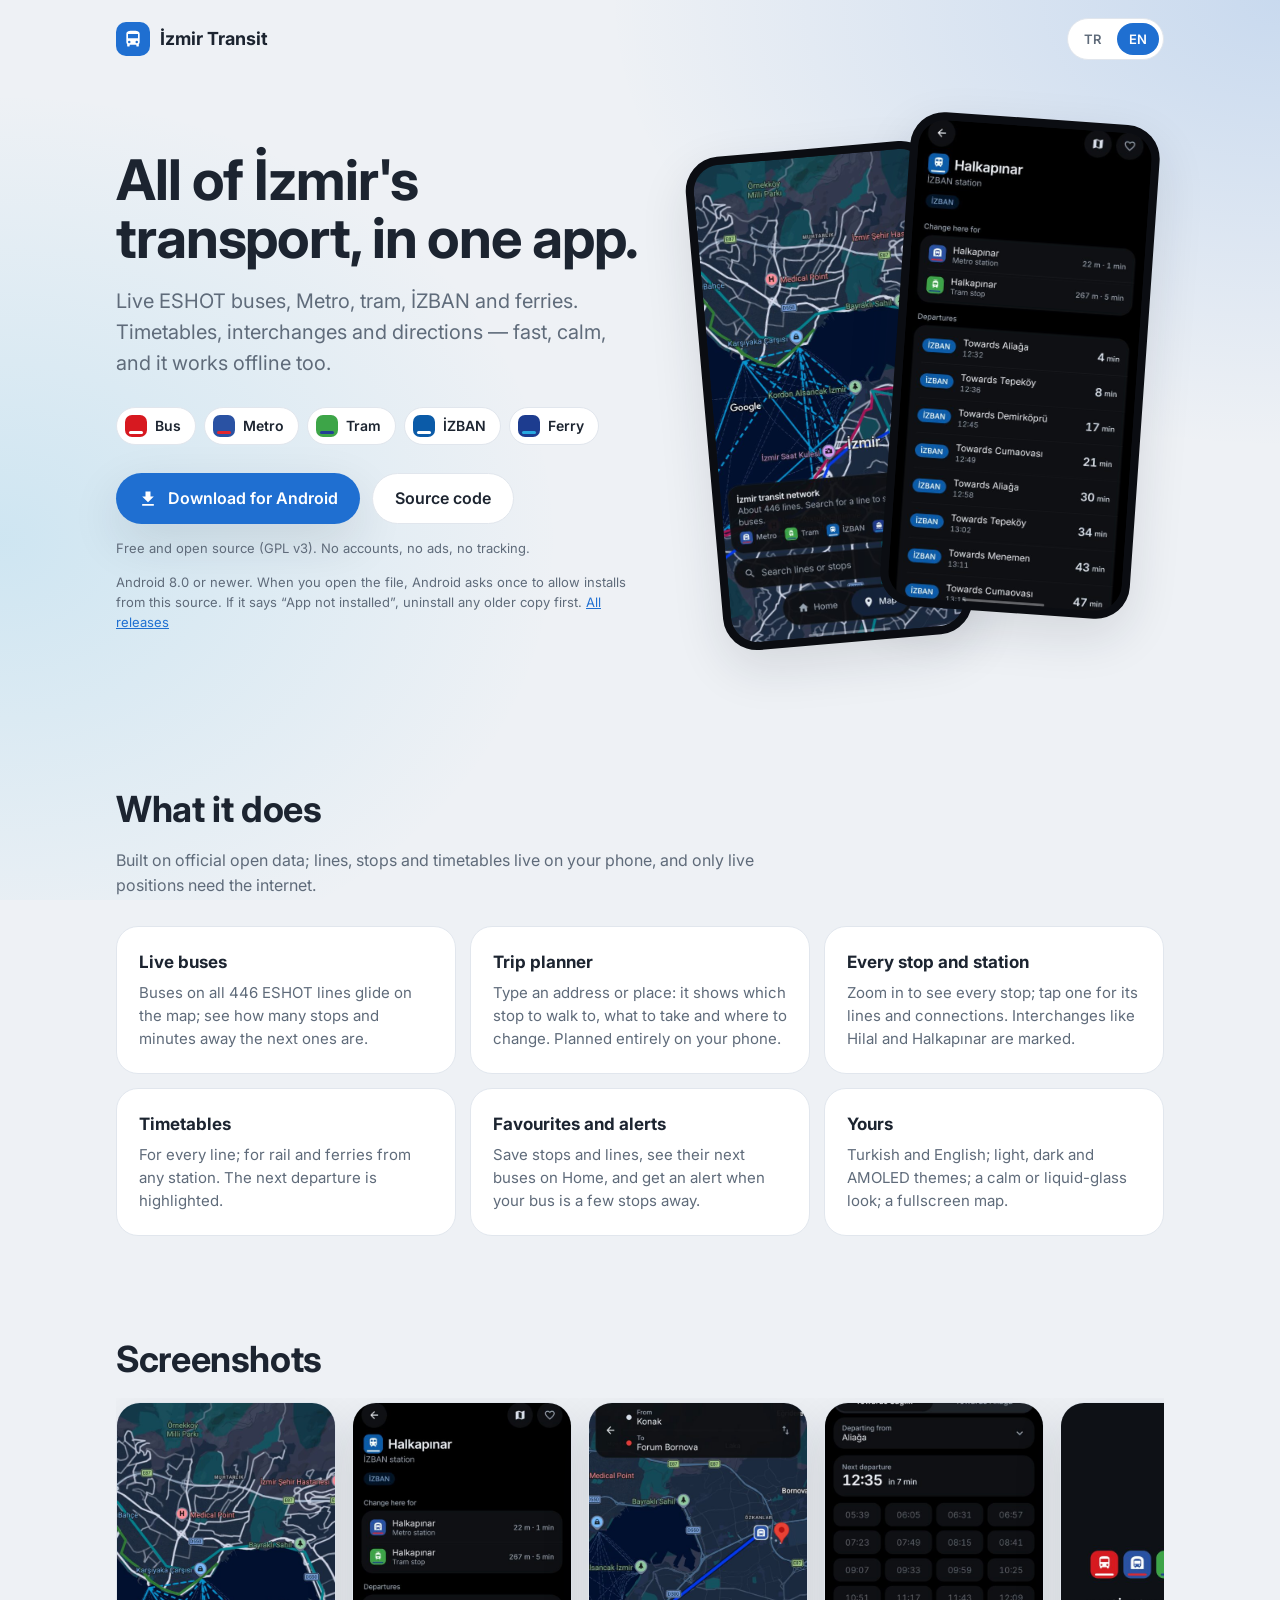
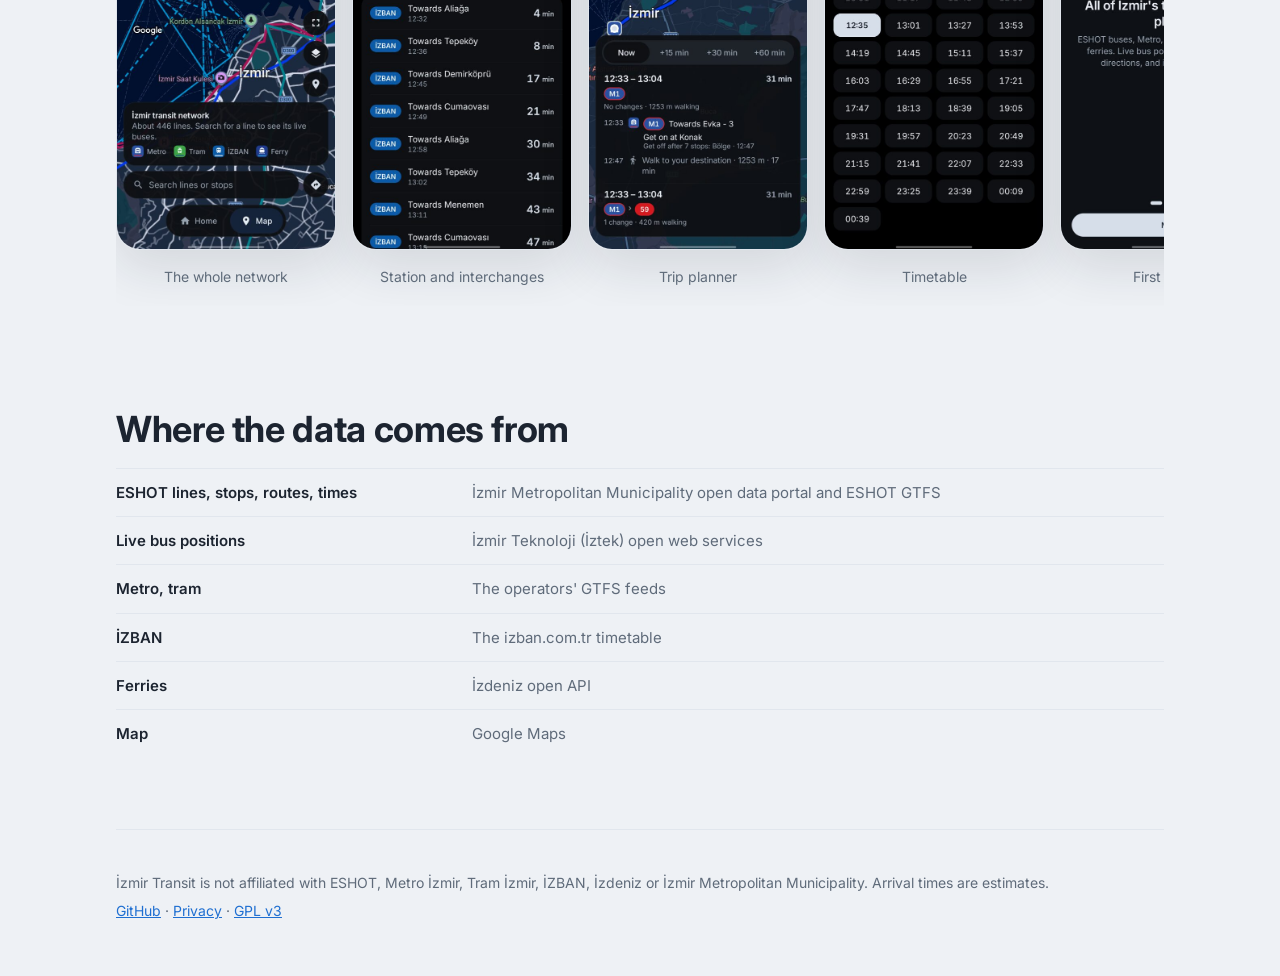
==== docs/index.html @ f139fd8d "Site download button fetches the latest APK directly; install note Co-Authored-By: Claude Opus 5.5 <" ====
<!doctype html>
<html lang="tr">
<head>
<meta charset="utf-8">
<meta name="viewport" content="width=device-width, initial-scale=1">
<title>İzmir Transit</title>
<meta name="description" content="İzmir'in tüm toplu taşıması tek uygulamada: canlı ESHOT otobüsleri, Metro, tramvay, İZBAN ve vapur; sefer saatleri, aktarmalar ve yol tarifi.">
<meta property="og:title" content="İzmir Transit">
<meta property="og:description" content="Canlı otobüsler, metro, tramvay, İZBAN ve vapur — tek uygulamada, internet olmadan da.">
<meta property="og:image" content="https://aijeculate.github.io/izmir-transit/screenshots/map.jpg">
<link rel="preconnect" href="https://fonts.googleapis.com">
<link rel="preconnect" href="https://fonts.gstatic.com" crossorigin>
<link href="https://fonts.googleapis.com/css2?family=Inter:wght@400;500;600;700&display=swap" rel="stylesheet">
<style>
  :root {
    --canvas: #eef1f5;
    --panel: #ffffff;
    --text: #1c2430;
    --text-2: #5f6b7a;
    --hairline: #e1e6ed;
    --accent: #1f6fd1;
    --on-accent: #ffffff;
    --glow-a: rgba(31, 111, 209, 0.18);
    --glow-b: rgba(41, 169, 224, 0.16);
    --shadow: 0 18px 50px rgba(28, 36, 48, 0.12);
  }
  @media (prefers-color-scheme: dark) {
    :root:not([data-theme="light"]) {
      --canvas: #05070d;
      --panel: rgba(255, 255, 255, 0.06);
      --text: #e8edf3;
      --text-2: #97a2b0;
      --hairline: rgba(255, 255, 255, 0.12);
      --accent: #7db0ff;
      --on-accent: #0b1a2e;
      --glow-a: rgba(28, 79, 168, 0.55);
      --glow-b: rgba(75, 54, 184, 0.25);
      --shadow: 0 18px 50px rgba(0, 0, 0, 0.5);
    }
  }
  :root[data-theme="dark"] {
    --canvas: #05070d;
    --panel: rgba(255, 255, 255, 0.06);
    --text: #e8edf3;
    --text-2: #97a2b0;
    --hairline: rgba(255, 255, 255, 0.12);
    --accent: #7db0ff;
    --on-accent: #0b1a2e;
    --glow-a: rgba(28, 79, 168, 0.55);
    --glow-b: rgba(75, 54, 184, 0.25);
    --shadow: 0 18px 50px rgba(0, 0, 0, 0.5);
  }

  * { box-sizing: border-box; }
  html { -webkit-text-size-adjust: 100%; }
  body {
    margin: 0;
    font-family: Inter, system-ui, -apple-system, "Segoe UI", sans-serif;
    color: var(--text);
    background: var(--canvas);
    background-image:
      radial-gradient(60rem 40rem at 100% 0%, var(--glow-a), transparent 70%),
      radial-gradient(50rem 40rem at 0% 60%, var(--glow-b), transparent 70%);
    background-attachment: fixed;
    line-height: 1.55;
  }
  a { color: var(--accent); }
  .wrap { max-width: 1080px; margin: 0 auto; padding: 0 16px; }

  header.top { display: flex; align-items: center; justify-content: space-between; padding: 18px 0; }
  .brand { display: flex; align-items: center; gap: 10px; font-weight: 700; font-size: 18px; color: var(--text); text-decoration: none; }
  .brand-mark { width: 34px; height: 34px; border-radius: 10px; background: #1f6fd1; display: grid; place-items: center; }
  .lang { display: flex; gap: 4px; padding: 4px; border-radius: 999px; border: 1px solid var(--hairline); background: var(--panel); }
  .lang button { border: 0; background: transparent; color: var(--text-2); font: inherit; font-size: 13px; font-weight: 600; padding: 6px 12px; border-radius: 999px; cursor: pointer; }
  .lang button[aria-pressed="true"] { background: var(--accent); color: var(--on-accent); }

  .hero { display: grid; grid-template-columns: 1.05fr 0.95fr; gap: 40px; align-items: center; padding: 40px 0 56px; }
  h1 { font-size: clamp(34px, 6vw, 56px); line-height: 1.05; letter-spacing: -0.02em; margin: 0 0 18px; }
  .lead { font-size: clamp(17px, 2.2vw, 20px); color: var(--text-2); margin: 0 0 28px; max-width: 34em; }
  .modes { display: flex; flex-wrap: wrap; gap: 8px; margin: 0 0 28px; padding: 0; list-style: none; }
  .mode { display: inline-flex; align-items: center; gap: 8px; padding: 7px 14px 7px 8px; border-radius: 999px; background: var(--panel); border: 1px solid var(--hairline); font-weight: 600; font-size: 14px; }
  .tile { width: 22px; height: 22px; border-radius: 7px; position: relative; overflow: hidden; flex: none; }
  .tile::after { content: ""; position: absolute; left: 4px; right: 4px; bottom: 3px; height: 3px; border-radius: 3px; background: var(--stripe); }
  .bus   { background: #d71920; --stripe: #ffffff; }
  .metro { background: #2a52a3; --stripe: #e3262e; }
  .tram  { background: #3da548; --stripe: #233f95; }
  .izban { background: #0b5ba8; --stripe: #ffffff; }
  .ferry { background: #1d3c8f; --stripe: #29a9e0; }

  .ctas { display: flex; flex-wrap: wrap; gap: 12px; }
  .btn { display: inline-flex; align-items: center; gap: 10px; min-height: 48px; padding: 12px 22px; border-radius: 999px; font-weight: 600; text-decoration: none; }
  .btn.primary { background: var(--accent); color: var(--on-accent); box-shadow: var(--shadow); }
  .btn.ghost { border: 1px solid var(--hairline); color: var(--text); background: var(--panel); }
  .note { font-size: 13px; color: var(--text-2); margin-top: 14px; }

  .phones { position: relative; height: 560px; }
  .phone { position: absolute; width: 250px; border-radius: 34px; padding: 8px; background: #0b0d12; box-shadow: var(--shadow); }
  .phone img { display: block; width: 100%; border-radius: 27px; }
  .phone.a { left: 4%; top: 30px; transform: rotate(-5deg); }
  .phone.b { right: 4%; top: 0; transform: rotate(4deg); }

  section { padding: 48px 0; }
  h2 { font-size: clamp(26px, 4vw, 36px); letter-spacing: -0.01em; margin: 0 0 10px; }
  .sub { color: var(--text-2); margin: 0 0 28px; max-width: 40em; }
  .grid { display: grid; grid-template-columns: repeat(3, 1fr); gap: 14px; }
  .card { background: var(--panel); border: 1px solid var(--hairline); border-radius: 22px; padding: 22px; backdrop-filter: blur(14px); -webkit-backdrop-filter: blur(14px); }
  .card h3 { margin: 0 0 6px; font-size: 17px; }
  .card p { margin: 0; color: var(--text-2); font-size: 15px; }

  .gallery { display: flex; gap: 16px; overflow-x: auto; padding: 4px 4px 18px; scroll-snap-type: x mandatory; }
  .gallery figure { margin: 0; flex: 0 0 220px; scroll-snap-align: start; }
  .gallery img { width: 100%; border-radius: 24px; border: 1px solid var(--hairline); box-shadow: var(--shadow); }
  .gallery figcaption { font-size: 14px; color: var(--text-2); margin-top: 10px; text-align: center; }

  table { width: 100%; border-collapse: collapse; font-size: 15px; }
  td { padding: 12px 0; border-top: 1px solid var(--hairline); vertical-align: top; }
  td:first-child { font-weight: 600; width: 34%; padding-right: 16px; }
  td:last-child { color: var(--text-2); }

  footer { padding: 36px 0 48px; color: var(--text-2); font-size: 14px; border-top: 1px solid var(--hairline); margin-top: 24px; }
  footer p { margin: 6px 0; }

  [data-lang="en"] .tr, [data-lang="tr"] .en { display: none; }

  @media (max-width: 860px) {
    .hero { grid-template-columns: 1fr; padding-top: 16px; }
    .phones { height: 460px; }
    .phone { width: 200px; }
    .grid { grid-template-columns: 1fr 1fr; }
  }
  @media (max-width: 560px) {
    .grid { grid-template-columns: 1fr; }
    .phones { height: 400px; }
    .phone { width: 170px; }
    .phone.a { left: 0; }
    .phone.b { right: 0; }
    td:first-child { width: 42%; }
  }
</style>
</head>
<body data-lang="tr">
<div class="wrap">
  <header class="top">
    <a class="brand" href="./">
      <span class="brand-mark" aria-hidden="true">
        <svg width="20" height="20" viewBox="0 0 24 24" fill="#fff"><path d="M4 16c0 .88.39 1.67 1 2.22V20a1 1 0 0 0 1 1h1a1 1 0 0 0 1-1v-1h8v1a1 1 0 0 0 1 1h1a1 1 0 0 0 1-1v-1.78c.61-.55 1-1.34 1-2.22V6c0-3.5-3.58-4-8-4s-8 .5-8 4v10zm3.5 1a1.5 1.5 0 1 1 0-3 1.5 1.5 0 0 1 0 3zm9 0a1.5 1.5 0 1 1 0-3 1.5 1.5 0 0 1 0 3zM18 11H6V6h12v5z"/></svg>
      </span>
      İzmir Transit
    </a>
    <div class="lang" role="group" aria-label="Language">
      <button type="button" data-set-lang="tr" aria-pressed="true">TR</button>
      <button type="button" data-set-lang="en" aria-pressed="false">EN</button>
    </div>
  </header>

  <main>
    <div class="hero">
      <div>
        <h1>
          <span class="tr">İzmir'in tüm ulaşımı, tek uygulamada.</span>
          <span class="en">All of İzmir's transport, in one app.</span>
        </h1>
        <p class="lead">
          <span class="tr">Canlı ESHOT otobüsleri, Metro, tramvay, İZBAN ve vapur. Sefer saatleri, aktarmalar ve yol tarifi — hızlı, sade ve internet olmadan da çalışır.</span>
          <span class="en">Live ESHOT buses, Metro, tram, İZBAN and ferries. Timetables, interchanges and directions — fast, calm, and it works offline too.</span>
        </p>
        <ul class="modes" aria-label="Modes">
          <li class="mode"><span class="tile bus"></span><span class="tr">Otobüs</span><span class="en">Bus</span></li>
          <li class="mode"><span class="tile metro"></span>Metro</li>
          <li class="mode"><span class="tile tram"></span><span class="tr">Tramvay</span><span class="en">Tram</span></li>
          <li class="mode"><span class="tile izban"></span>İZBAN</li>
          <li class="mode"><span class="tile ferry"></span><span class="tr">Vapur</span><span class="en">Ferry</span></li>
        </ul>
        <div class="ctas">
          <a class="btn primary" href="https://github.com/aijeculate/izmir-transit/releases/latest/download/izmir-transit.apk" download>
            <svg width="20" height="20" viewBox="0 0 24 24" fill="currentColor" aria-hidden="true"><path d="M5 20h14v-2H5v2zM19 9h-4V3H9v6H5l7 7 7-7z"/></svg>
            <span class="tr">Android için indir</span><span class="en">Download for Android</span>
          </a>
          <a class="btn ghost" href="https://github.com/aijeculate/izmir-transit">
            <span class="tr">Kaynak kodu</span><span class="en">Source code</span>
          </a>
        </div>
        <p class="note">
          <span class="tr">Ücretsiz ve açık kaynak (GPL v3). Hesap, reklam ya da takip yok.</span>
          <span class="en">Free and open source (GPL v3). No accounts, no ads, no tracking.</span>
        </p>
        <p class="note">
          <span class="tr">Android 8.0 ve üzeri. Dosyayı açınca Android bir kez bilinmeyen kaynaklardan yüklemeye izin ister. “Uygulama yüklenmedi” hatası alırsan önce eski sürümü kaldır. <a href="https://github.com/aijeculate/izmir-transit/releases">Tüm sürümler</a></span>
          <span class="en">Android 8.0 or newer. When you open the file, Android asks once to allow installs from this source. If it says “App not installed”, uninstall any older copy first. <a href="https://github.com/aijeculate/izmir-transit/releases">All releases</a></span>
        </p>
      </div>
      <div class="phones" aria-hidden="true">
        <div class="phone a"><img src="screenshots/map.jpg" alt=""></div>
        <div class="phone b"><img src="screenshots/stop.jpg" alt=""></div>
      </div>
    </div>

    <section>
      <h2><span class="tr">Neler yapabilirsin</span><span class="en">What it does</span></h2>
      <p class="sub">
        <span class="tr">Resmî açık verilerle yapıldı; hat, durak ve sefer saatleri telefonunda durur, sadece canlı konumlar internet ister.</span>
        <span class="en">Built on official open data; lines, stops and timetables live on your phone, and only live positions need the internet.</span>
      </p>
      <div class="grid">
        <div class="card">
          <h3><span class="tr">Canlı otobüsler</span><span class="en">Live buses</span></h3>
          <p><span class="tr">446 ESHOT hattında otobüsler haritada akıcı ilerler; yaklaşan otobüslerin kaç durak ve kaç dakika uzakta olduğunu gör.</span><span class="en">Buses on all 446 ESHOT lines glide on the map; see how many stops and minutes away the next ones are.</span></p>
        </div>
        <div class="card">
          <h3><span class="tr">Yol tarifi</span><span class="en">Trip planner</span></h3>
          <p><span class="tr">Adresi ya da yeri yaz: hangi durağa yürüyeceğini, neye bineceğini ve nerede aktarma yapacağını gösterir. Hesaplama tamamen telefonda.</span><span class="en">Type an address or place: it shows which stop to walk to, what to take and where to change. Planned entirely on your phone.</span></p>
        </div>
        <div class="card">
          <h3><span class="tr">Her durak, her istasyon</span><span class="en">Every stop and station</span></h3>
          <p><span class="tr">Yakınlaştır, tüm duraklar görünsün; birine dokun, hatlarını ve aktarmalarını gör. Hilal ve Halkapınar gibi aktarma noktaları işaretli.</span><span class="en">Zoom in to see every stop; tap one for its lines and connections. Interchanges like Hilal and Halkapınar are marked.</span></p>
        </div>
        <div class="card">
          <h3><span class="tr">Sefer saatleri</span><span class="en">Timetables</span></h3>
          <p><span class="tr">Her hat için; metro, tramvay, İZBAN ve vapurda istediğin istasyondan. Sıradaki sefer vurgulu.</span><span class="en">For every line; for rail and ferries from any station. The next departure is highlighted.</span></p>
        </div>
        <div class="card">
          <h3><span class="tr">Favoriler ve uyarılar</span><span class="en">Favourites and alerts</span></h3>
          <p><span class="tr">Durak ve hatlarını kaydet, ana ekranda yaklaşan otobüsleri gör; otobüsün birkaç durak kalınca haber ver.</span><span class="en">Save stops and lines, see their next buses on Home, and get an alert when your bus is a few stops away.</span></p>
        </div>
        <div class="card">
          <h3><span class="tr">Sana göre</span><span class="en">Yours</span></h3>
          <p><span class="tr">Türkçe ve İngilizce; açık, koyu ve AMOLED tema; sakin ya da sıvı cam görünüm; tam ekran harita.</span><span class="en">Turkish and English; light, dark and AMOLED themes; a calm or liquid-glass look; a fullscreen map.</span></p>
        </div>
      </div>
    </section>

    <section>
      <h2><span class="tr">Ekran görüntüleri</span><span class="en">Screenshots</span></h2>
      <div class="gallery">
        <figure><img src="screenshots/map.jpg" alt="" loading="lazy"><figcaption><span class="tr">Tüm İzmir ağı</span><span class="en">The whole network</span></figcaption></figure>
        <figure><img src="screenshots/stop.jpg" alt="" loading="lazy"><figcaption><span class="tr">İstasyon ve aktarmalar</span><span class="en">Station and interchanges</span></figcaption></figure>
        <figure><img src="screenshots/planner.jpg" alt="" loading="lazy"><figcaption><span class="tr">Yol tarifi</span><span class="en">Trip planner</span></figcaption></figure>
        <figure><img src="screenshots/timetable.jpg" alt="" loading="lazy"><figcaption><span class="tr">Sefer saatleri</span><span class="en">Timetable</span></figcaption></figure>
        <figure><img src="screenshots/welcome.jpg" alt="" loading="lazy"><figcaption><span class="tr">İlk açılış</span><span class="en">First launch</span></figcaption></figure>
      </div>
    </section>

    <section>
      <h2><span class="tr">Veriler nereden geliyor</span><span class="en">Where the data comes from</span></h2>
      <table>
        <tr><td><span class="tr">ESHOT hat, durak, güzergâh ve saatler</span><span class="en">ESHOT lines, stops, routes, times</span></td><td><span class="tr">İzmir Büyükşehir Belediyesi açık veri portalı ve ESHOT GTFS</span><span class="en">İzmir Metropolitan Municipality open data portal and ESHOT GTFS</span></td></tr>
        <tr><td><span class="tr">Canlı otobüs konumları</span><span class="en">Live bus positions</span></td><td><span class="tr">İzmir Teknoloji (İztek) açık web servisleri</span><span class="en">İzmir Teknoloji (İztek) open web services</span></td></tr>
        <tr><td>Metro, <span class="tr">tramvay</span><span class="en">tram</span></td><td><span class="tr">İşletmelerin GTFS yayınları</span><span class="en">The operators' GTFS feeds</span></td></tr>
        <tr><td>İZBAN</td><td><span class="tr">izban.com.tr sefer saatleri</span><span class="en">The izban.com.tr timetable</span></td></tr>
        <tr><td><span class="tr">Vapur</span><span class="en">Ferries</span></td><td><span class="tr">İzdeniz açık API</span><span class="en">İzdeniz open API</span></td></tr>
        <tr><td><span class="tr">Harita</span><span class="en">Map</span></td><td>Google Maps</td></tr>
      </table>
    </section>
  </main>

  <footer>
    <p>
      <span class="tr">İzmir Transit; ESHOT, Metro İzmir, Tram İzmir, İZBAN, İzdeniz ve İzmir Büyükşehir Belediyesi ile bağlantılı değildir. Varış süreleri tahminidir.</span>
      <span class="en">İzmir Transit is not affiliated with ESHOT, Metro İzmir, Tram İzmir, İZBAN, İzdeniz or İzmir Metropolitan Municipality. Arrival times are estimates.</span>
    </p>
    <p>
      <a href="https://github.com/aijeculate/izmir-transit">GitHub</a> ·
      <a href="privacy.html"><span class="tr">Gizlilik</span><span class="en">Privacy</span></a> ·
      <a href="https://github.com/aijeculate/izmir-transit/blob/main/LICENSE">GPL v3</a>
    </p>
  </footer>
</div>
<script>
  (function () {
    var body = document.body;
    function set(lang) {
      body.setAttribute('data-lang', lang);
      document.documentElement.lang = lang;
      document.querySelectorAll('[data-set-lang]').forEach(function (b) {
        b.setAttribute('aria-pressed', String(b.getAttribute('data-set-lang') === lang));
      });
      try { localStorage.setItem('lang', lang); } catch (e) {}
    }
    var saved = null;
    try { saved = localStorage.getItem('lang'); } catch (e) {}
    set(saved || ((navigator.language || 'tr').toLowerCase().indexOf('tr') === 0 ? 'tr' : 'en'));
    document.querySelectorAll('[data-set-lang]').forEach(function (b) {
      b.addEventListener('click', function () { set(b.getAttribute('data-set-lang')); });
    });
  })();
</script>
</body>
</html>
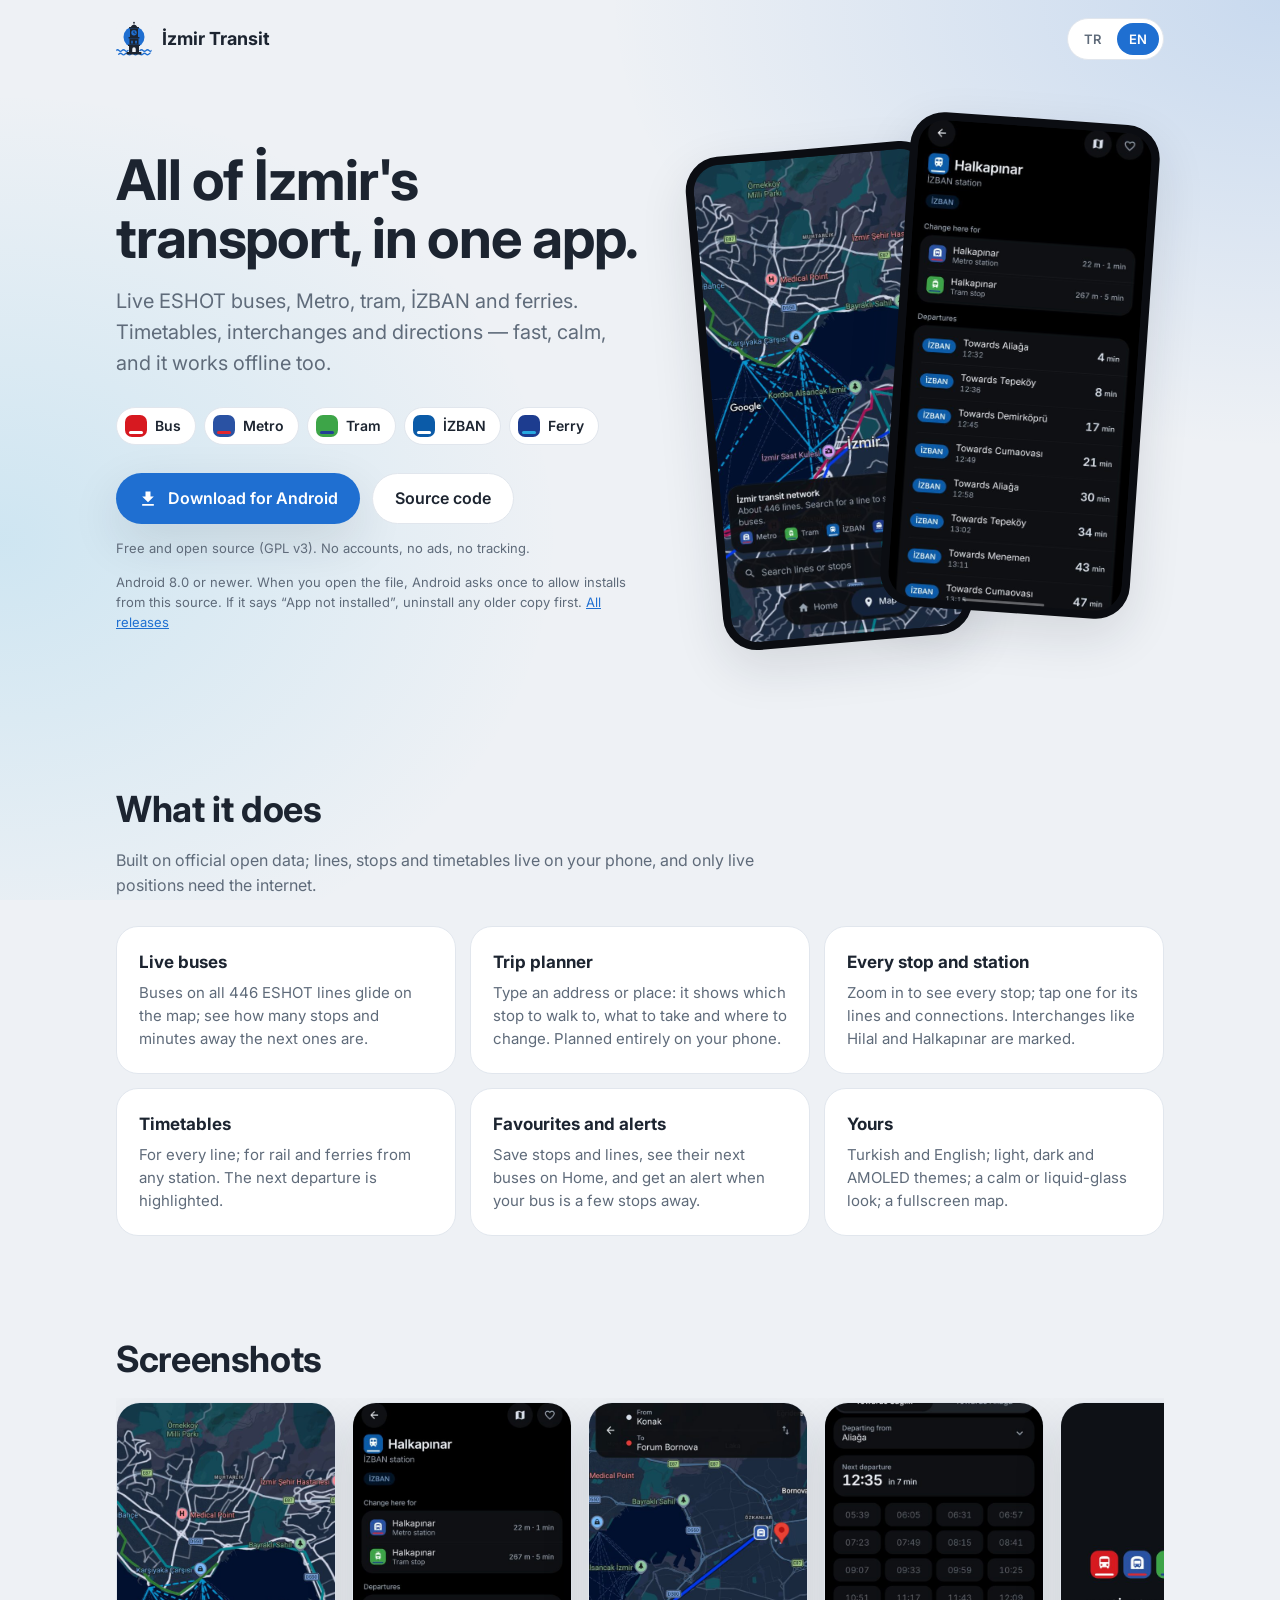
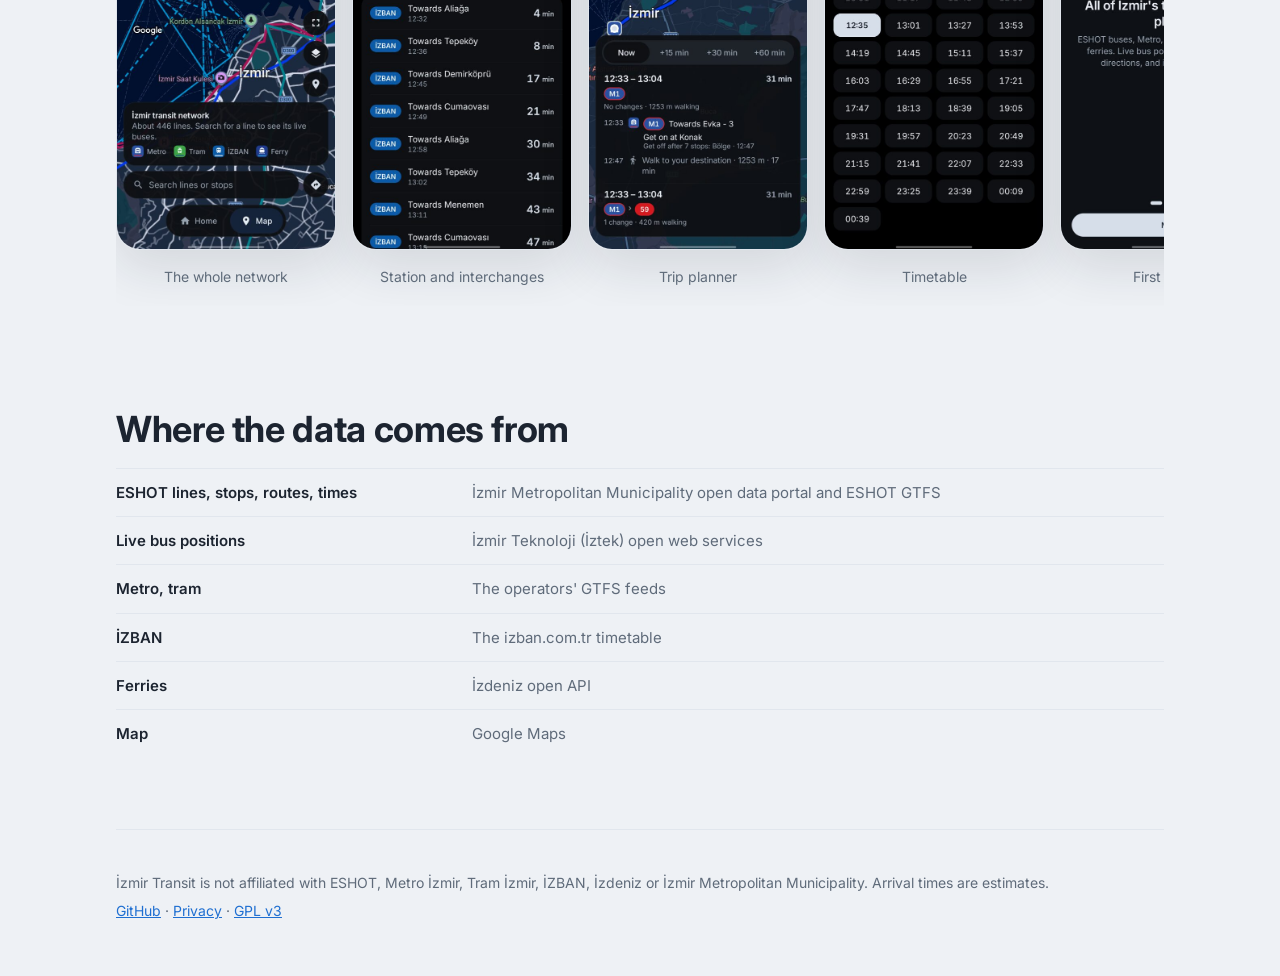
==== commit 3f2833d0: "Clock-tower icon (light/dark), favourites edit mode, update checker - New adaptive icon from the use" ====
--- a/docs/index.html
+++ b/docs/index.html
@@ -8,6 +8,10 @@
 <meta property="og:title" content="İzmir Transit">
 <meta property="og:description" content="Canlı otobüsler, metro, tramvay, İZBAN ve vapur — tek uygulamada, internet olmadan da.">
 <meta property="og:image" content="https://aijeculate.github.io/izmir-transit/screenshots/map.jpg">
+<link rel="icon" href="icons/icon-light.svg" type="image/svg+xml" media="(prefers-color-scheme: light)">
+<link rel="icon" href="icons/icon-dark.svg" type="image/svg+xml" media="(prefers-color-scheme: dark)">
+<link rel="icon" href="icons/icon-light-512.png" type="image/png">
+<link rel="apple-touch-icon" href="icons/icon-light-512.png">
 <link rel="preconnect" href="https://fonts.googleapis.com">
 <link rel="preconnect" href="https://fonts.gstatic.com" crossorigin>
 <link href="https://fonts.googleapis.com/css2?family=Inter:wght@400;500;600;700&display=swap" rel="stylesheet">
@@ -69,7 +73,8 @@
 
   header.top { display: flex; align-items: center; justify-content: space-between; padding: 18px 0; }
   .brand { display: flex; align-items: center; gap: 10px; font-weight: 700; font-size: 18px; color: var(--text); text-decoration: none; }
-  .brand-mark { width: 34px; height: 34px; border-radius: 10px; background: #1f6fd1; display: grid; place-items: center; }
+  .brand-mark { width: 36px; height: 36px; display: block; }
+  .brand-mark img { width: 100%; height: 100%; display: block; }
   .lang { display: flex; gap: 4px; padding: 4px; border-radius: 999px; border: 1px solid var(--hairline); background: var(--panel); }
   .lang button { border: 0; background: transparent; color: var(--text-2); font: inherit; font-size: 13px; font-weight: 600; padding: 6px 12px; border-radius: 999px; cursor: pointer; }
   .lang button[aria-pressed="true"] { background: var(--accent); color: var(--on-accent); }
@@ -142,9 +147,10 @@
 <div class="wrap">
   <header class="top">
     <a class="brand" href="./">
-      <span class="brand-mark" aria-hidden="true">
-        <svg width="20" height="20" viewBox="0 0 24 24" fill="#fff"><path d="M4 16c0 .88.39 1.67 1 2.22V20a1 1 0 0 0 1 1h1a1 1 0 0 0 1-1v-1h8v1a1 1 0 0 0 1 1h1a1 1 0 0 0 1-1v-1.78c.61-.55 1-1.34 1-2.22V6c0-3.5-3.58-4-8-4s-8 .5-8 4v10zm3.5 1a1.5 1.5 0 1 1 0-3 1.5 1.5 0 0 1 0 3zm9 0a1.5 1.5 0 1 1 0-3 1.5 1.5 0 0 1 0 3zM18 11H6V6h12v5z"/></svg>
-      </span>
+      <picture class="brand-mark" aria-hidden="true">
+        <source srcset="icons/icon-dark.svg" media="(prefers-color-scheme: dark)">
+        <img src="icons/icon-light.svg" alt="">
+      </picture>
       İzmir Transit
     </a>
     <div class="lang" role="group" aria-label="Language">
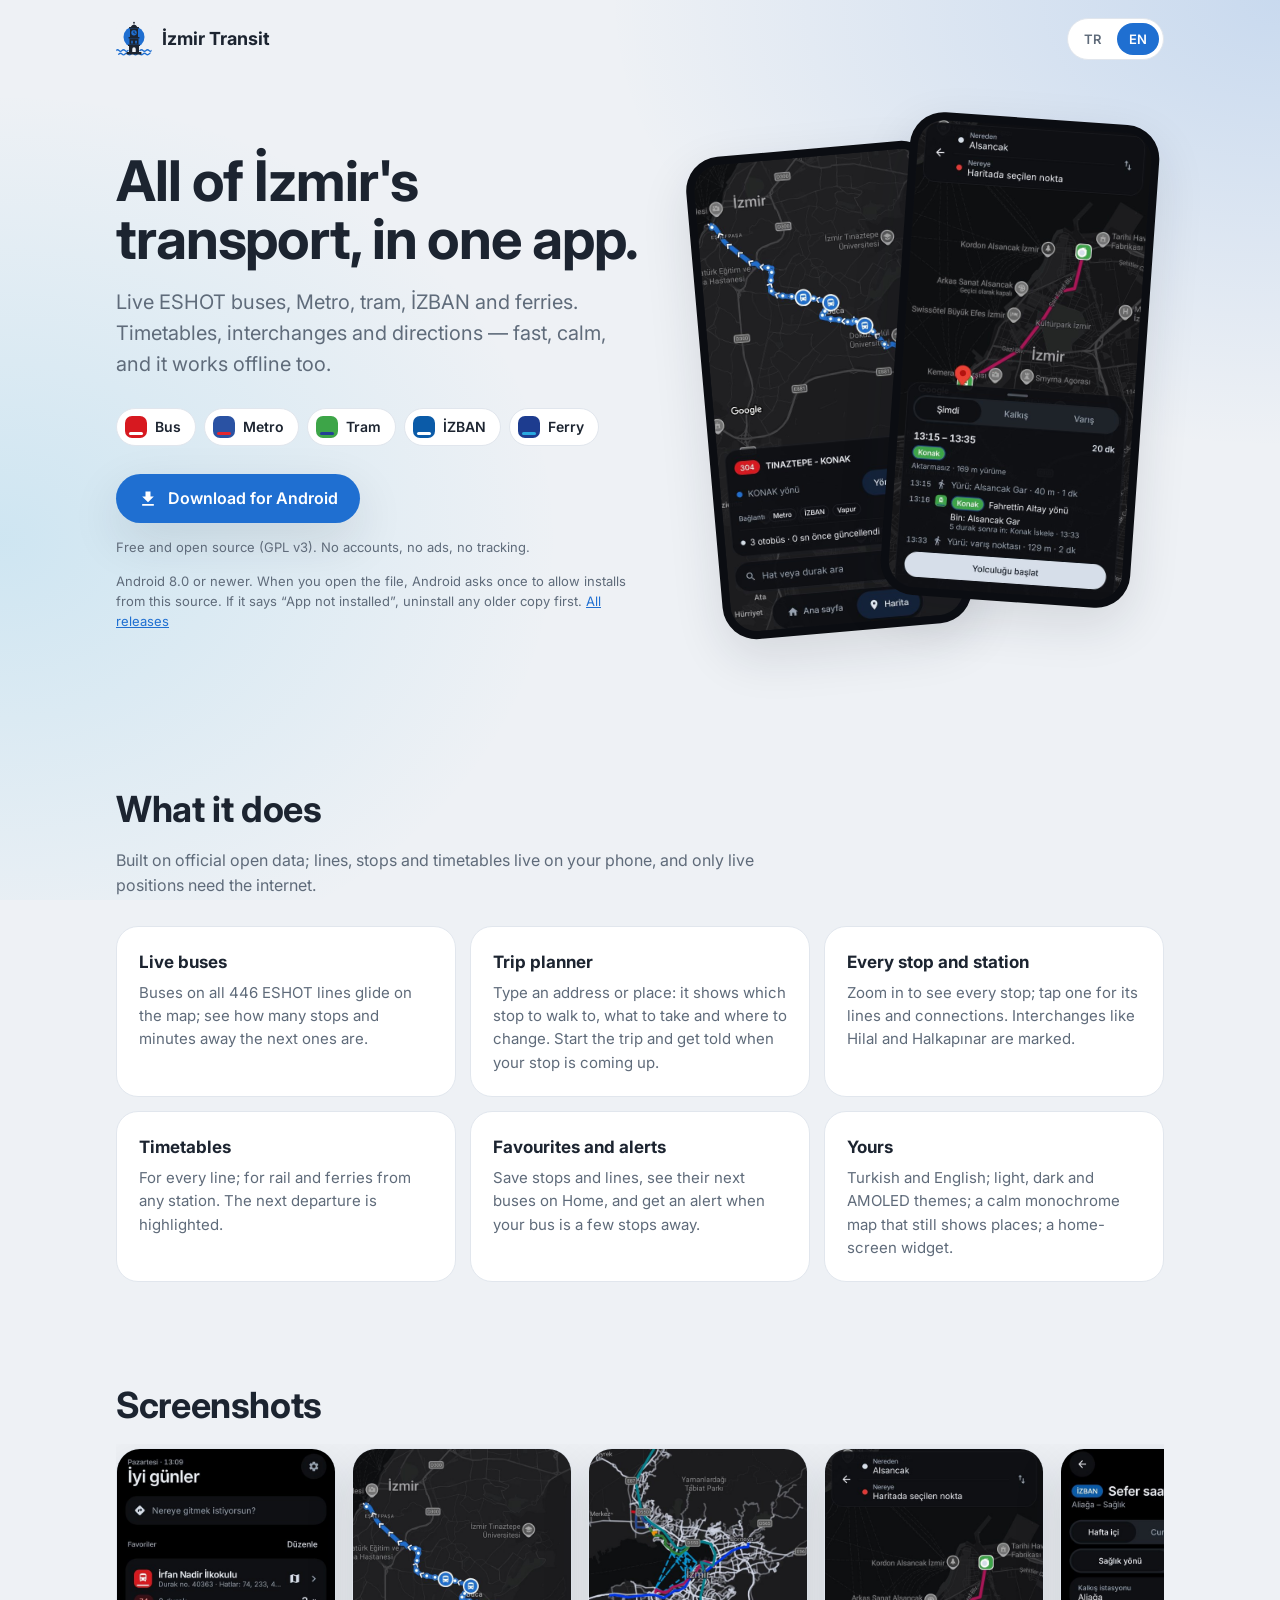
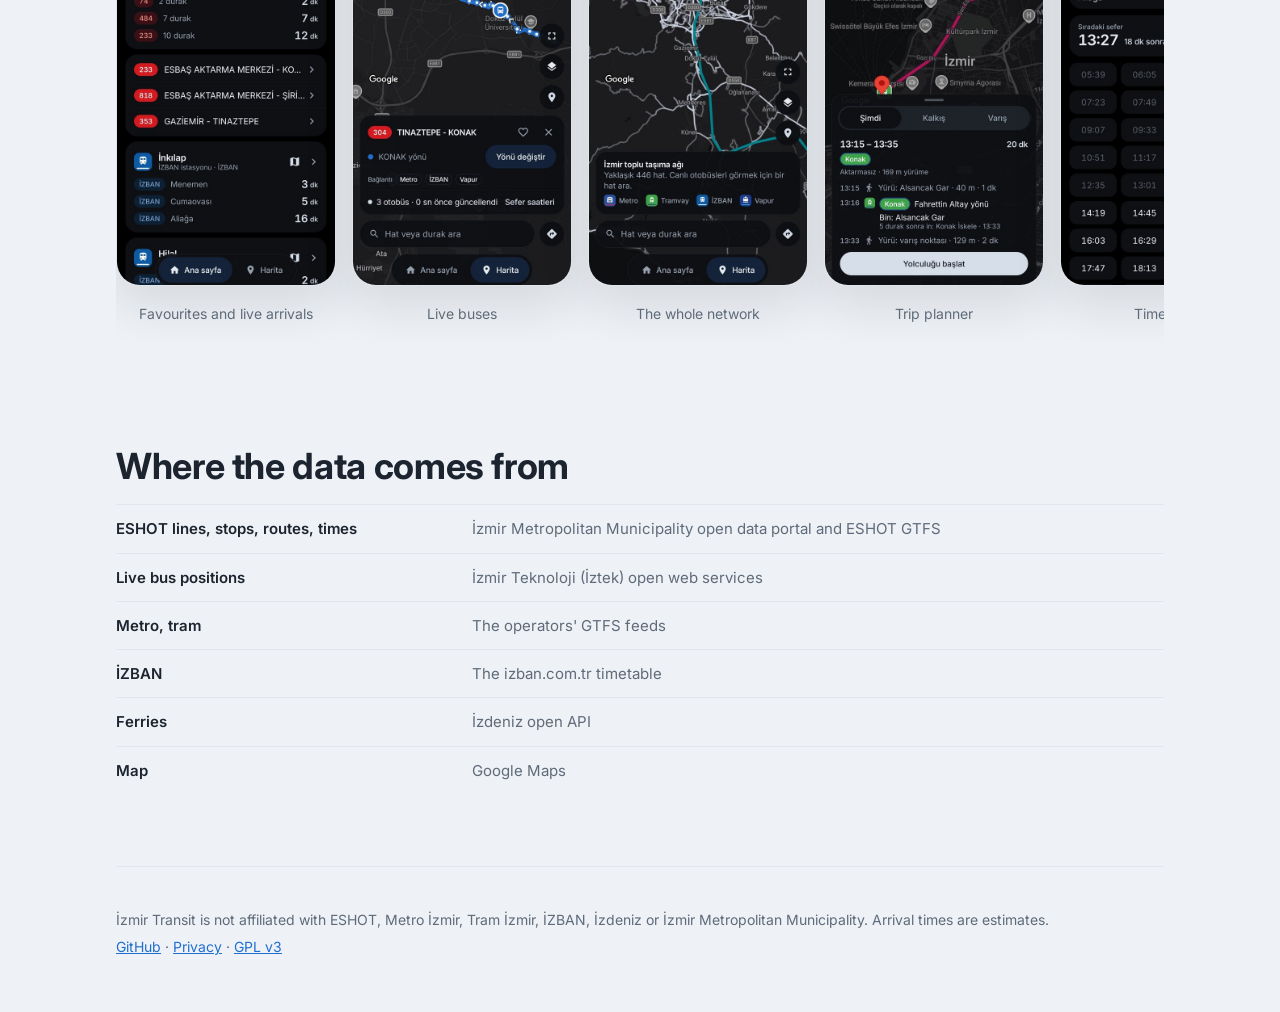
==== commit ab277cb4: "Website: new screenshots and updated features Replaces the old screenshots with current ones (monoch" ====
--- a/docs/index.html
+++ b/docs/index.html
@@ -7,7 +7,7 @@
 <meta name="description" content="İzmir'in tüm toplu taşıması tek uygulamada: canlı ESHOT otobüsleri, Metro, tramvay, İZBAN ve vapur; sefer saatleri, aktarmalar ve yol tarifi.">
 <meta property="og:title" content="İzmir Transit">
 <meta property="og:description" content="Canlı otobüsler, metro, tramvay, İZBAN ve vapur — tek uygulamada, internet olmadan da.">
-<meta property="og:image" content="https://aijeculate.github.io/izmir-transit/screenshots/map.jpg">
+<meta property="og:image" content="https://aijeculate.github.io/izmir-transit/screenshots/og.jpg">
 <link rel="icon" href="icons/icon-light.svg" type="image/svg+xml" media="(prefers-color-scheme: light)">
 <link rel="icon" href="icons/icon-dark.svg" type="image/svg+xml" media="(prefers-color-scheme: dark)">
 <link rel="icon" href="icons/icon-light-512.png" type="image/png">
@@ -56,6 +56,7 @@
   }
 
   * { box-sizing: border-box; }
+  [hidden] { display: none !important; }
   html { -webkit-text-size-adjust: 100%; }
   body {
     margin: 0;
@@ -117,6 +118,18 @@
   .gallery img { width: 100%; border-radius: 24px; border: 1px solid var(--hairline); box-shadow: var(--shadow); }
   .gallery figcaption { font-size: 14px; color: var(--text-2); margin-top: 10px; text-align: center; }
 
+  .test { display: grid; grid-template-columns: 1.1fr 0.9fr; gap: 28px; align-items: start; background: var(--panel); border: 1px solid var(--hairline); border-radius: 28px; padding: 32px; box-shadow: var(--shadow); backdrop-filter: blur(14px); -webkit-backdrop-filter: blur(14px); }
+  .badge { display: inline-block; font-size: 13px; font-weight: 600; letter-spacing: 0.02em; padding: 5px 12px; border-radius: 999px; background: var(--glow-a); color: var(--accent); margin-bottom: 14px; }
+  .steps { list-style: none; margin: 0; padding: 0; display: grid; gap: 14px; counter-reset: step; }
+  .steps li { display: grid; grid-template-columns: 36px 1fr; gap: 14px; align-items: start; counter-increment: step; }
+  .steps li::before { content: counter(step); display: grid; place-items: center; width: 36px; height: 36px; border-radius: 50%; background: var(--accent); color: var(--on-accent); font-weight: 700; }
+  .steps strong { display: block; margin-bottom: 2px; }
+  .steps p { margin: 0 0 10px; color: var(--text-2); font-size: 15px; }
+  .steps .btn { min-height: 44px; padding: 10px 18px; font-size: 15px; }
+  .ask { margin: 0; padding: 0; list-style: none; display: grid; gap: 10px; }
+  .ask li { padding-left: 26px; position: relative; color: var(--text-2); font-size: 15px; }
+  .ask li::before { content: "✓"; position: absolute; left: 0; color: var(--accent); font-weight: 700; }
+
   table { width: 100%; border-collapse: collapse; font-size: 15px; }
   td { padding: 12px 0; border-top: 1px solid var(--hairline); vertical-align: top; }
   td:first-child { font-weight: 600; width: 34%; padding-right: 16px; }
@@ -132,6 +145,7 @@
     .phones { height: 460px; }
     .phone { width: 200px; }
     .grid { grid-template-columns: 1fr 1fr; }
+    .test { grid-template-columns: 1fr; padding: 24px; }
   }
   @media (max-width: 560px) {
     .grid { grid-template-columns: 1fr; }
@@ -182,8 +196,10 @@
             <svg width="20" height="20" viewBox="0 0 24 24" fill="currentColor" aria-hidden="true"><path d="M5 20h14v-2H5v2zM19 9h-4V3H9v6H5l7 7 7-7z"/></svg>
             <span class="tr">Android için indir</span><span class="en">Download for Android</span>
           </a>
-          <a class="btn ghost" href="https://github.com/aijeculate/izmir-transit">
-            <span class="tr">Kaynak kodu</span><span class="en">Source code</span>
+          <!-- Shown once the tester Google Group exists: remove "hidden" here and on section#test, and set GROUP_URL. -->
+          <a class="btn ghost" href="#test" hidden>
+            <svg width="20" height="20" viewBox="0 0 24 24" fill="currentColor" aria-hidden="true"><path d="M3.6 2.3 13.4 12l-9.8 9.7c-.4-.2-.6-.6-.6-1.1V3.4c0-.5.2-.9.6-1.1zm11.1 11 2.5 2.5-11.4 6.5 8.9-9zm3.8-3.4 2.7 1.5c.8.5.8 1.6 0 2.1l-2.7 1.5-2.8-2.8 2.8-2.3zM5.8 1.7l11.4 6.5-2.5 2.5-8.9-9z"/></svg>
+            <span class="tr">Google Play testine katıl</span><span class="en">Join the Google Play test</span>
           </a>
         </div>
         <p class="note">
@@ -196,8 +212,8 @@
         </p>
       </div>
       <div class="phones" aria-hidden="true">
-        <div class="phone a"><img src="screenshots/map.jpg" alt=""></div>
-        <div class="phone b"><img src="screenshots/stop.jpg" alt=""></div>
+        <div class="phone a"><img src="screenshots/live.jpg" alt=""></div>
+        <div class="phone b"><img src="screenshots/planner.jpg" alt=""></div>
       </div>
     </div>
 
@@ -214,7 +230,7 @@
         </div>
         <div class="card">
           <h3><span class="tr">Yol tarifi</span><span class="en">Trip planner</span></h3>
-          <p><span class="tr">Adresi ya da yeri yaz: hangi durağa yürüyeceğini, neye bineceğini ve nerede aktarma yapacağını gösterir. Hesaplama tamamen telefonda.</span><span class="en">Type an address or place: it shows which stop to walk to, what to take and where to change. Planned entirely on your phone.</span></p>
+          <p><span class="tr">Adresi ya da yeri yaz: hangi durağa yürüyeceğini, neye bineceğini ve nerede aktarma yapacağını gösterir. Yolculuğu başlat, ineceğin durak yaklaşınca haber versin.</span><span class="en">Type an address or place: it shows which stop to walk to, what to take and where to change. Start the trip and get told when your stop is coming up.</span></p>
         </div>
         <div class="card">
           <h3><span class="tr">Her durak, her istasyon</span><span class="en">Every stop and station</span></h3>
@@ -230,7 +246,7 @@
         </div>
         <div class="card">
           <h3><span class="tr">Sana göre</span><span class="en">Yours</span></h3>
-          <p><span class="tr">Türkçe ve İngilizce; açık, koyu ve AMOLED tema; sakin ya da sıvı cam görünüm; tam ekran harita.</span><span class="en">Turkish and English; light, dark and AMOLED themes; a calm or liquid-glass look; a fullscreen map.</span></p>
+          <p><span class="tr">Türkçe ve İngilizce; açık, koyu ve AMOLED tema; yerleri gösteren sade, tek renkli harita; ana ekran widget'ı.</span><span class="en">Turkish and English; light, dark and AMOLED themes; a calm monochrome map that still shows places; a home-screen widget.</span></p>
         </div>
       </div>
     </section>
@@ -238,11 +254,50 @@
     <section>
       <h2><span class="tr">Ekran görüntüleri</span><span class="en">Screenshots</span></h2>
       <div class="gallery">
-        <figure><img src="screenshots/map.jpg" alt="" loading="lazy"><figcaption><span class="tr">Tüm İzmir ağı</span><span class="en">The whole network</span></figcaption></figure>
-        <figure><img src="screenshots/stop.jpg" alt="" loading="lazy"><figcaption><span class="tr">İstasyon ve aktarmalar</span><span class="en">Station and interchanges</span></figcaption></figure>
+        <figure><img src="screenshots/home.jpg" alt="" loading="lazy"><figcaption><span class="tr">Favoriler ve canlı varışlar</span><span class="en">Favourites and live arrivals</span></figcaption></figure>
+        <figure><img src="screenshots/live.jpg" alt="" loading="lazy"><figcaption><span class="tr">Canlı otobüsler</span><span class="en">Live buses</span></figcaption></figure>
+        <figure><img src="screenshots/network.jpg" alt="" loading="lazy"><figcaption><span class="tr">Tüm İzmir ağı</span><span class="en">The whole network</span></figcaption></figure>
         <figure><img src="screenshots/planner.jpg" alt="" loading="lazy"><figcaption><span class="tr">Yol tarifi</span><span class="en">Trip planner</span></figcaption></figure>
-        <figure><img src="screenshots/timetable.jpg" alt="" loading="lazy"><figcaption><span class="tr">Sefer saatleri</span><span class="en">Timetable</span></figcaption></figure>
-        <figure><img src="screenshots/welcome.jpg" alt="" loading="lazy"><figcaption><span class="tr">İlk açılış</span><span class="en">First launch</span></figcaption></figure>
+        <figure><img src="screenshots/timetable.jpg" alt="" loading="lazy"><figcaption><span class="tr">Sefer saatleri</span><span class="en">Timetables</span></figcaption></figure>
+        <figure><img src="screenshots/metro.jpg" alt="" loading="lazy"><figcaption><span class="tr">Metro, tramvay, İZBAN, vapur</span><span class="en">Metro, tram, İZBAN, ferry</span></figcaption></figure>
+      </div>
+    </section>
+
+    <section id="test" hidden>
+      <div class="test">
+        <div>
+          <span class="badge"><span class="tr">Google Play · Kapalı test</span><span class="en">Google Play · Closed test</span></span>
+          <h2><span class="tr">Google Play testine katıl</span><span class="en">Join the Google Play test</span></h2>
+          <p class="sub">
+            <span class="tr">İzmir Transit'in Google Play'de herkese açılabilmesi için 14 gün boyunca test eden kullanıcılara ihtiyacı var. Katılırsan uygulamayı Play Store'dan yükler, güncellemeleri de otomatik alırsın.</span>
+            <span class="en">To be released to everyone on Google Play, İzmir Transit needs people to test it for 14 days. Join and you install it from the Play Store, with updates arriving automatically.</span>
+          </p>
+          <ol class="steps">
+            <li><div>
+              <strong><span class="tr">Test grubuna katıl</span><span class="en">Join the test group</span></strong>
+              <p><span class="tr">Telefonunda kullandığın Google hesabıyla gir ve “Gruba katıl”a dokun.</span><span class="en">Use the Google account on your phone and tap “Join group”.</span></p>
+              <a class="btn primary" href="GROUP_URL" rel="noopener"><span class="tr">Gruba katıl</span><span class="en">Join the group</span></a>
+            </div></li>
+            <li><div>
+              <strong><span class="tr">Test kullanıcısı ol</span><span class="en">Become a tester</span></strong>
+              <p><span class="tr">Gruba katıldıktan sonra bu sayfada “Test kullanıcısı ol”a dokun.</span><span class="en">After joining the group, tap “Become a tester” on this page.</span></p>
+              <a class="btn ghost" href="https://play.google.com/apps/testing/com.aijec.izmirtransit" rel="noopener"><span class="tr">Test kullanıcısı ol</span><span class="en">Become a tester</span></a>
+            </div></li>
+            <li><div>
+              <strong><span class="tr">Play Store'dan yükle</span><span class="en">Install from the Play Store</span></strong>
+              <p><span class="tr">Aynı sayfadaki “Google Play'den indir” bağlantısıyla yükle. Uygulamanın GitHub sürümü yüklüyse önce onu kaldır.</span><span class="en">Install it with the “Download it on Google Play” link on the same page. If you have the GitHub version installed, uninstall it first.</span></p>
+            </div></li>
+          </ol>
+        </div>
+        <div>
+          <h3 style="margin:0 0 12px;font-size:17px"><span class="tr">Tek ricam</span><span class="en">All I ask</span></h3>
+          <ul class="ask">
+            <li><span class="tr">14 gün boyunca gruptan ve testten çıkma.</span><span class="en">Stay in the group and the test for 14 days.</span></li>
+            <li><span class="tr">Uygulamayı silme, haftada birkaç kez aç; otobüsünü kontrol etmen yeterli.</span><span class="en">Keep the app installed and open it a few times a week; checking your bus is enough.</span></li>
+            <li><span class="tr">Bir hata ya da öneri olursa Play Store'daki uygulama sayfasından özel geri bildirim gönder.</span><span class="en">Found a bug or have an idea? Send private feedback from the app's Play Store page.</span></li>
+          </ul>
+          <p class="note"><span class="tr">Test sürümü tamamen ücretsizdir; hesap açman ya da bir şey ödemen gerekmez.</span><span class="en">The test version is completely free; no account or payment needed.</span></p>
+        </div>
       </div>
     </section>
 
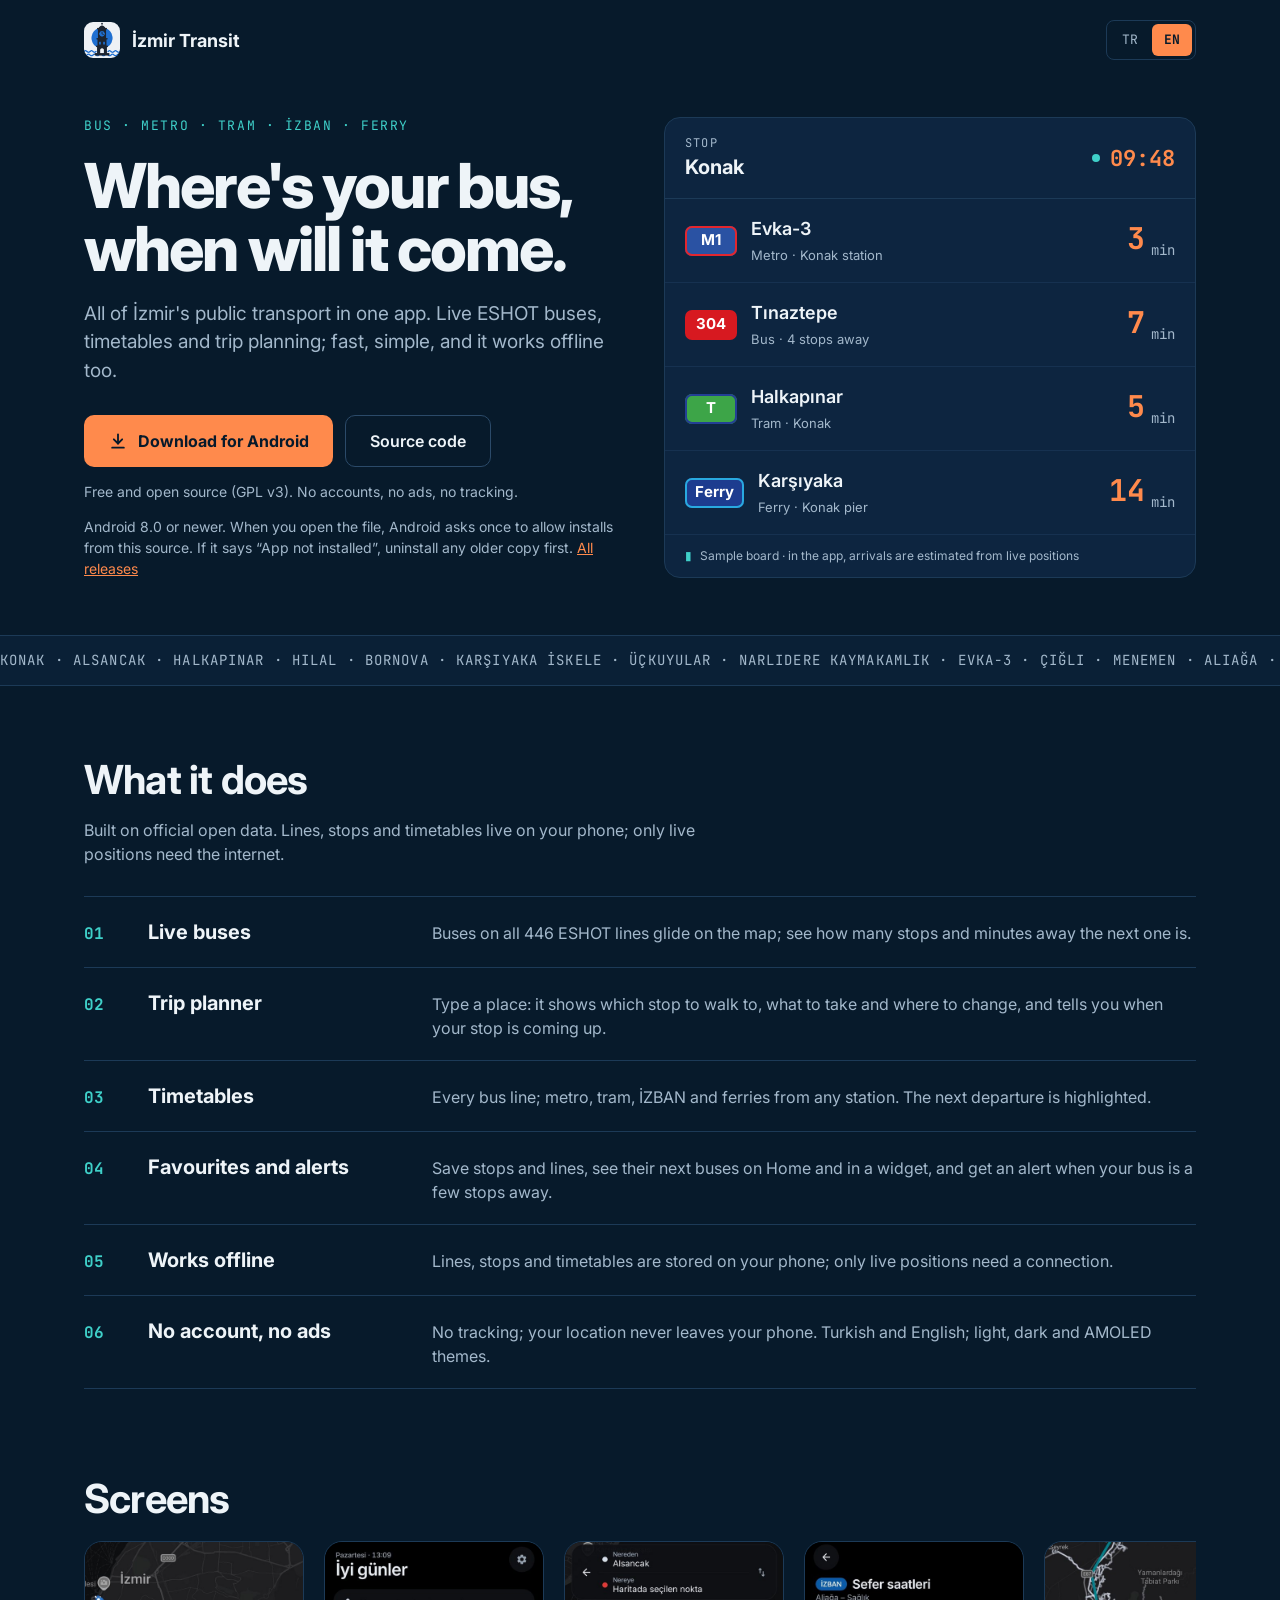
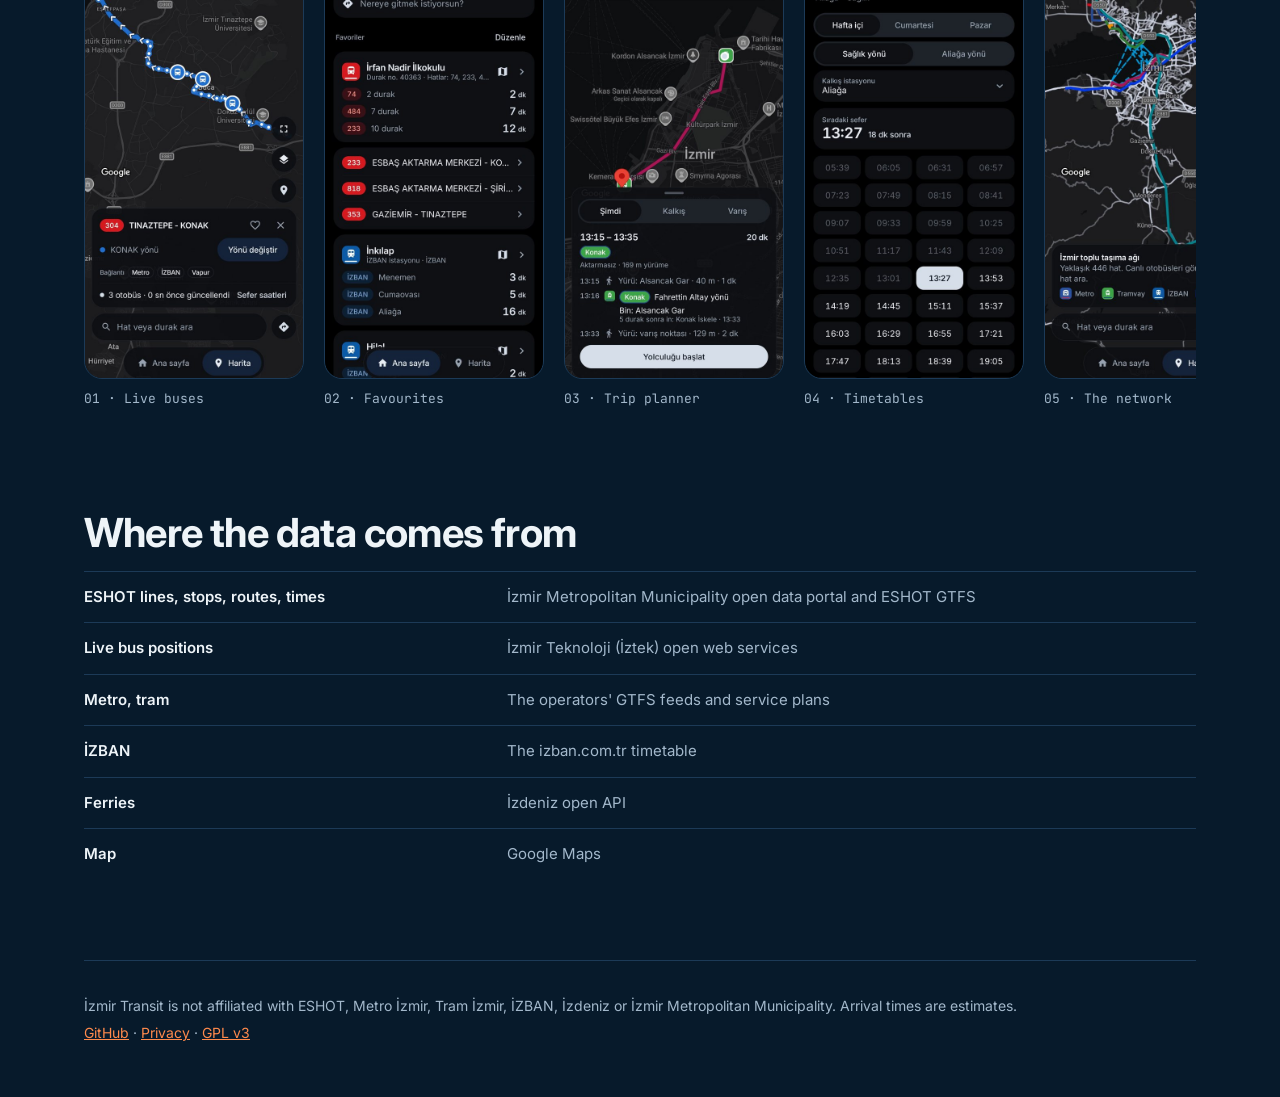
==== commit 87dcec6a: "Website: departure-board redesign in Aegean colours A dark Aegean-blue page with a sunset-orange acc" ====
--- a/docs/index.html
+++ b/docs/index.html
@@ -5,155 +5,130 @@
 <meta name="viewport" content="width=device-width, initial-scale=1">
 <title>İzmir Transit</title>
 <meta name="description" content="İzmir'in tüm toplu taşıması tek uygulamada: canlı ESHOT otobüsleri, Metro, tramvay, İZBAN ve vapur; sefer saatleri, aktarmalar ve yol tarifi.">
+<meta name="theme-color" content="#071A2B">
 <meta property="og:title" content="İzmir Transit">
 <meta property="og:description" content="Canlı otobüsler, metro, tramvay, İZBAN ve vapur — tek uygulamada, internet olmadan da.">
 <meta property="og:image" content="https://aijeculate.github.io/izmir-transit/screenshots/og.jpg">
-<link rel="icon" href="icons/icon-light.svg" type="image/svg+xml" media="(prefers-color-scheme: light)">
-<link rel="icon" href="icons/icon-dark.svg" type="image/svg+xml" media="(prefers-color-scheme: dark)">
+<link rel="icon" href="icons/icon-dark.svg" type="image/svg+xml">
 <link rel="icon" href="icons/icon-light-512.png" type="image/png">
 <link rel="apple-touch-icon" href="icons/icon-light-512.png">
 <link rel="preconnect" href="https://fonts.googleapis.com">
 <link rel="preconnect" href="https://fonts.gstatic.com" crossorigin>
-<link href="https://fonts.googleapis.com/css2?family=Inter:wght@400;500;600;700&display=swap" rel="stylesheet">
+<link href="https://fonts.googleapis.com/css2?family=Inter:wght@400;500;600;700;800&family=JetBrains+Mono:wght@500;700&display=swap" rel="stylesheet">
 <style>
   :root {
-    --canvas: #eef1f5;
-    --panel: #ffffff;
-    --text: #1c2430;
-    --text-2: #5f6b7a;
-    --hairline: #e1e6ed;
-    --accent: #1f6fd1;
-    --on-accent: #ffffff;
-    --glow-a: rgba(31, 111, 209, 0.18);
-    --glow-b: rgba(41, 169, 224, 0.16);
-    --shadow: 0 18px 50px rgba(28, 36, 48, 0.12);
+    color-scheme: dark;
+    --bg: #071A2B;          /* Aegean night */
+    --surface: #0D2540;
+    --deep: #0A2036;
+    --line: #1C3A57;
+    --row: #163150;
+    --text: #EEF4F8;
+    --text-2: #A3B8CB;
+    --sunset: #FF8A4C;      /* Kordon sunset */
+    --sunset-hover: #FFA877;
+    --sea: #3FD0C9;         /* Aegean turquoise */
+    --mono: "JetBrains Mono", ui-monospace, SFMono-Regular, Menlo, monospace;
   }
-  @media (prefers-color-scheme: dark) {
-    :root:not([data-theme="light"]) {
-      --canvas: #05070d;
-      --panel: rgba(255, 255, 255, 0.06);
-      --text: #e8edf3;
-      --text-2: #97a2b0;
-      --hairline: rgba(255, 255, 255, 0.12);
-      --accent: #7db0ff;
-      --on-accent: #0b1a2e;
-      --glow-a: rgba(28, 79, 168, 0.55);
-      --glow-b: rgba(75, 54, 184, 0.25);
-      --shadow: 0 18px 50px rgba(0, 0, 0, 0.5);
-    }
-  }
-  :root[data-theme="dark"] {
-    --canvas: #05070d;
-    --panel: rgba(255, 255, 255, 0.06);
-    --text: #e8edf3;
-    --text-2: #97a2b0;
-    --hairline: rgba(255, 255, 255, 0.12);
-    --accent: #7db0ff;
-    --on-accent: #0b1a2e;
-    --glow-a: rgba(28, 79, 168, 0.55);
-    --glow-b: rgba(75, 54, 184, 0.25);
-    --shadow: 0 18px 50px rgba(0, 0, 0, 0.5);
-  }
-
   * { box-sizing: border-box; }
   [hidden] { display: none !important; }
   html { -webkit-text-size-adjust: 100%; }
-  body {
-    margin: 0;
-    font-family: Inter, system-ui, -apple-system, "Segoe UI", sans-serif;
-    color: var(--text);
-    background: var(--canvas);
-    background-image:
-      radial-gradient(60rem 40rem at 100% 0%, var(--glow-a), transparent 70%),
-      radial-gradient(50rem 40rem at 0% 60%, var(--glow-b), transparent 70%);
-    background-attachment: fixed;
-    line-height: 1.55;
+  body { margin: 0; background: var(--bg); color: var(--text); font-family: Inter, system-ui, -apple-system, "Segoe UI", sans-serif; line-height: 1.5; }
+  a { color: var(--sunset); }
+  a:hover { color: var(--sunset-hover); }
+  .wrap { max-width: 1160px; margin: 0 auto; padding: 0 16px; }
+  @media (min-width: 640px) { .wrap { padding: 0 24px; } }
+
+  header.top { display: flex; align-items: center; justify-content: space-between; gap: 16px; padding: 20px 0; }
+  .brand { display: flex; align-items: center; gap: 12px; color: var(--text); text-decoration: none; font-weight: 700; font-size: 18px; }
+  .brand img { width: 36px; height: 36px; border-radius: 9px; display: block; }
+  .lang { display: flex; gap: 2px; padding: 3px; border: 1px solid var(--line); border-radius: 8px; font-family: var(--mono); font-size: 13px; }
+  .lang button { border: 0; background: transparent; color: var(--text-2); font: inherit; padding: 6px 12px; border-radius: 6px; cursor: pointer; min-height: 32px; }
+  .lang button[aria-pressed="true"] { background: var(--sunset); color: var(--bg); font-weight: 700; }
+
+  .hero { display: flex; flex-wrap: wrap; gap: 48px; align-items: center; padding: 36px 0 56px; }
+  .hero > * { flex: 1 1 420px; min-width: 0; }
+  .eyebrow { margin: 0 0 18px; font-family: var(--mono); font-size: 13px; letter-spacing: .12em; text-transform: uppercase; color: var(--sea); }
+  h1 { margin: 0 0 20px; font-size: clamp(38px, 5.4vw, 62px); line-height: 1.02; letter-spacing: -0.03em; font-weight: 800; }
+  .lead { margin: 0 0 30px; font-size: clamp(17px, 2.2vw, 19px); color: var(--text-2); max-width: 30em; }
+  .ctas { display: flex; flex-wrap: wrap; gap: 12px; }
+  .btn { display: inline-flex; align-items: center; gap: 10px; min-height: 52px; padding: 0 24px; border-radius: 10px; font-weight: 700; text-decoration: none; }
+  .btn.primary { background: var(--sunset); color: var(--bg); }
+  .btn.primary:hover { background: var(--sunset-hover); color: var(--bg); }
+  .btn.ghost { border: 1px solid #2B4A69; color: var(--text); font-weight: 600; }
+  .btn.ghost:hover { border-color: var(--sea); color: var(--text); }
+  .note { margin: 14px 0 0; font-size: 14px; color: var(--text-2); }
+
+  /* The departure board */
+  .board { background: var(--surface); border: 1px solid var(--line); border-radius: 16px; overflow: hidden; }
+  .board-head { display: flex; align-items: center; justify-content: space-between; padding: 16px 20px; border-bottom: 1px solid var(--line); }
+  .label { font-size: 12px; color: var(--text-2); font-family: var(--mono); letter-spacing: .1em; text-transform: uppercase; }
+  .stop-name { font-size: 20px; font-weight: 700; }
+  .clock { display: flex; align-items: center; gap: 10px; font-family: var(--mono); font-size: 22px; font-weight: 700; color: var(--sunset); }
+  .live-dot { width: 8px; height: 8px; border-radius: 50%; background: var(--sea); animation: pulse 1.6s ease-in-out infinite; }
+  .row { display: flex; align-items: center; gap: 14px; padding: 16px 20px; border-bottom: 1px solid var(--row); }
+  .badge { display: inline-flex; align-items: center; justify-content: center; min-width: 52px; height: 30px; padding: 0 10px; border-radius: 7px; font-weight: 700; font-size: 15px; color: #fff; flex: none; }
+  .dest { flex: 1; min-width: 0; }
+  .dest b { display: block; font-size: 18px; font-weight: 600; white-space: nowrap; overflow: hidden; text-overflow: ellipsis; }
+  .dest small { font-size: 13px; color: var(--text-2); }
+  .mins { display: flex; align-items: baseline; gap: 6px; font-family: var(--mono); color: var(--sunset); }
+  .mins small { font-size: 14px; color: var(--text-2); }
+  .digits { display: inline-flex; height: 34px; overflow: hidden; font-size: 30px; font-weight: 700; line-height: 34px; }
+  .strip { display: block; transition: transform .7s cubic-bezier(.2, .8, .2, 1); }
+  .strip span { display: block; height: 34px; }
+  .board-foot { padding: 12px 20px; font-size: 12px; color: var(--text-2); display: flex; gap: 8px; align-items: center; }
+  .cursor { animation: blink 1s steps(1) infinite; color: var(--sea); }
+
+  .ticker { border-top: 1px solid var(--line); border-bottom: 1px solid var(--line); overflow: hidden; background: var(--deep); padding: 14px 0; }
+  .ticker-track { display: flex; width: max-content; animation: ticker 60s linear infinite; font-family: var(--mono); font-size: 14px; letter-spacing: .08em; text-transform: uppercase; color: var(--text-2); white-space: nowrap; }
+  .ticker-track span { padding-right: 40px; }
+
+  section { padding: 64px 0 16px; }
+  h2 { margin: 0 0 8px; font-size: clamp(28px, 4vw, 40px); letter-spacing: -0.02em; }
+  .sub { margin: 0 0 30px; color: var(--text-2); max-width: 40em; }
+  .features { border-top: 1px solid var(--line); margin: 0; padding: 0; list-style: none; }
+  .features li { display: flex; flex-wrap: wrap; gap: 6px 24px; align-items: baseline; padding: 20px 0; border-bottom: 1px solid var(--line); }
+  .features .code { font-family: var(--mono); color: var(--sea); font-weight: 700; width: 40px; flex: none; }
+  .features h3 { margin: 0; font-size: 20px; flex: 0 1 260px; }
+  .features p { margin: 0; color: var(--text-2); flex: 1 1 340px; }
+
+  .shots { display: flex; gap: 20px; overflow-x: auto; padding: 4px 0 14px; scroll-snap-type: x mandatory; }
+  .shots figure { margin: 0; flex: 0 0 220px; scroll-snap-align: start; }
+  .shots img { width: 100%; display: block; border-radius: 18px; border: 1px solid var(--line); }
+  .shots figcaption { margin-top: 10px; font-family: var(--mono); font-size: 13px; color: var(--text-2); }
+
+  /* Google Play testing (hidden until the tester group exists) */
+  .test { display: flex; flex-wrap: wrap; gap: 32px; background: var(--surface); border: 1px solid var(--line); border-radius: 16px; padding: 28px; }
+  .test > * { flex: 1 1 360px; min-width: 0; }
+  .steps { list-style: none; margin: 0; padding: 0; display: grid; gap: 18px; counter-reset: step; }
+  .steps li { display: flex; gap: 14px; counter-increment: step; }
+  .steps li::before { content: counter(step, decimal-leading-zero); font-family: var(--mono); color: var(--sea); font-weight: 700; width: 28px; flex: none; padding-top: 2px; }
+  .steps strong { display: block; }
+  .steps p { margin: 2px 0 10px; color: var(--text-2); font-size: 15px; }
+  .ask { margin: 0; padding: 0; list-style: none; display: grid; gap: 10px; color: var(--text-2); font-size: 15px; }
+  .ask li::before { content: "› "; color: var(--sunset); font-weight: 700; }
+
+  table { width: 100%; border-collapse: collapse; font-size: 15px; }
+  td { padding: 14px 0; border-top: 1px solid var(--line); vertical-align: top; }
+  td:first-child { font-weight: 600; width: 38%; padding-right: 16px; }
+  td:last-child { color: var(--text-2); }
+
+  footer { margin-top: 64px; padding: 28px 0 48px; border-top: 1px solid var(--line); color: var(--text-2); font-size: 14px; }
+  footer p { margin: 6px 0; }
+
+  [data-lang="en"] .tr, [data-lang="tr"] .en { display: none; }
+
+  @keyframes ticker { from { transform: translateX(0); } to { transform: translateX(-50%); } }
+  @keyframes pulse { 0%, 100% { opacity: 1; } 50% { opacity: .25; } }
+  @keyframes blink { 0%, 49% { opacity: 1; } 50%, 100% { opacity: .2; } }
+  @media (prefers-reduced-motion: reduce) {
+    .ticker-track, .live-dot, .cursor { animation: none; }
+    .strip { transition: none; }
   }
-  a { color: var(--accent); }
-  .wrap { max-width: 1080px; margin: 0 auto; padding: 0 16px; }
-
-  header.top { display: flex; align-items: center; justify-content: space-between; padding: 18px 0; }
-  .brand { display: flex; align-items: center; gap: 10px; font-weight: 700; font-size: 18px; color: var(--text); text-decoration: none; }
-  .brand-mark { width: 36px; height: 36px; display: block; }
-  .brand-mark img { width: 100%; height: 100%; display: block; }
-  .lang { display: flex; gap: 4px; padding: 4px; border-radius: 999px; border: 1px solid var(--hairline); background: var(--panel); }
-  .lang button { border: 0; background: transparent; color: var(--text-2); font: inherit; font-size: 13px; font-weight: 600; padding: 6px 12px; border-radius: 999px; cursor: pointer; }
-  .lang button[aria-pressed="true"] { background: var(--accent); color: var(--on-accent); }
-
-  .hero { display: grid; grid-template-columns: 1.05fr 0.95fr; gap: 40px; align-items: center; padding: 40px 0 56px; }
-  h1 { font-size: clamp(34px, 6vw, 56px); line-height: 1.05; letter-spacing: -0.02em; margin: 0 0 18px; }
-  .lead { font-size: clamp(17px, 2.2vw, 20px); color: var(--text-2); margin: 0 0 28px; max-width: 34em; }
-  .modes { display: flex; flex-wrap: wrap; gap: 8px; margin: 0 0 28px; padding: 0; list-style: none; }
-  .mode { display: inline-flex; align-items: center; gap: 8px; padding: 7px 14px 7px 8px; border-radius: 999px; background: var(--panel); border: 1px solid var(--hairline); font-weight: 600; font-size: 14px; }
-  .tile { width: 22px; height: 22px; border-radius: 7px; position: relative; overflow: hidden; flex: none; }
-  .tile::after { content: ""; position: absolute; left: 4px; right: 4px; bottom: 3px; height: 3px; border-radius: 3px; background: var(--stripe); }
-  .bus   { background: #d71920; --stripe: #ffffff; }
-  .metro { background: #2a52a3; --stripe: #e3262e; }
-  .tram  { background: #3da548; --stripe: #233f95; }
-  .izban { background: #0b5ba8; --stripe: #ffffff; }
-  .ferry { background: #1d3c8f; --stripe: #29a9e0; }
-
-  .ctas { display: flex; flex-wrap: wrap; gap: 12px; }
-  .btn { display: inline-flex; align-items: center; gap: 10px; min-height: 48px; padding: 12px 22px; border-radius: 999px; font-weight: 600; text-decoration: none; }
-  .btn.primary { background: var(--accent); color: var(--on-accent); box-shadow: var(--shadow); }
-  .btn.ghost { border: 1px solid var(--hairline); color: var(--text); background: var(--panel); }
-  .note { font-size: 13px; color: var(--text-2); margin-top: 14px; }
-
-  .phones { position: relative; height: 560px; }
-  .phone { position: absolute; width: 250px; border-radius: 34px; padding: 8px; background: #0b0d12; box-shadow: var(--shadow); }
-  .phone img { display: block; width: 100%; border-radius: 27px; }
-  .phone.a { left: 4%; top: 30px; transform: rotate(-5deg); }
-  .phone.b { right: 4%; top: 0; transform: rotate(4deg); }
-
-  section { padding: 48px 0; }
-  h2 { font-size: clamp(26px, 4vw, 36px); letter-spacing: -0.01em; margin: 0 0 10px; }
-  .sub { color: var(--text-2); margin: 0 0 28px; max-width: 40em; }
-  .grid { display: grid; grid-template-columns: repeat(3, 1fr); gap: 14px; }
-  .card { background: var(--panel); border: 1px solid var(--hairline); border-radius: 22px; padding: 22px; backdrop-filter: blur(14px); -webkit-backdrop-filter: blur(14px); }
-  .card h3 { margin: 0 0 6px; font-size: 17px; }
-  .card p { margin: 0; color: var(--text-2); font-size: 15px; }
-
-  .gallery { display: flex; gap: 16px; overflow-x: auto; padding: 4px 4px 18px; scroll-snap-type: x mandatory; }
-  .gallery figure { margin: 0; flex: 0 0 220px; scroll-snap-align: start; }
-  .gallery img { width: 100%; border-radius: 24px; border: 1px solid var(--hairline); box-shadow: var(--shadow); }
-  .gallery figcaption { font-size: 14px; color: var(--text-2); margin-top: 10px; text-align: center; }
-
-  .test { display: grid; grid-template-columns: 1.1fr 0.9fr; gap: 28px; align-items: start; background: var(--panel); border: 1px solid var(--hairline); border-radius: 28px; padding: 32px; box-shadow: var(--shadow); backdrop-filter: blur(14px); -webkit-backdrop-filter: blur(14px); }
-  .badge { display: inline-block; font-size: 13px; font-weight: 600; letter-spacing: 0.02em; padding: 5px 12px; border-radius: 999px; background: var(--glow-a); color: var(--accent); margin-bottom: 14px; }
-  .steps { list-style: none; margin: 0; padding: 0; display: grid; gap: 14px; counter-reset: step; }
-  .steps li { display: grid; grid-template-columns: 36px 1fr; gap: 14px; align-items: start; counter-increment: step; }
-  .steps li::before { content: counter(step); display: grid; place-items: center; width: 36px; height: 36px; border-radius: 50%; background: var(--accent); color: var(--on-accent); font-weight: 700; }
-  .steps strong { display: block; margin-bottom: 2px; }
-  .steps p { margin: 0 0 10px; color: var(--text-2); font-size: 15px; }
-  .steps .btn { min-height: 44px; padding: 10px 18px; font-size: 15px; }
-  .ask { margin: 0; padding: 0; list-style: none; display: grid; gap: 10px; }
-  .ask li { padding-left: 26px; position: relative; color: var(--text-2); font-size: 15px; }
-  .ask li::before { content: "✓"; position: absolute; left: 0; color: var(--accent); font-weight: 700; }
-
-  table { width: 100%; border-collapse: collapse; font-size: 15px; }
-  td { padding: 12px 0; border-top: 1px solid var(--hairline); vertical-align: top; }
-  td:first-child { font-weight: 600; width: 34%; padding-right: 16px; }
-  td:last-child { color: var(--text-2); }
-
-  footer { padding: 36px 0 48px; color: var(--text-2); font-size: 14px; border-top: 1px solid var(--hairline); margin-top: 24px; }
-  footer p { margin: 6px 0; }
-
-  [data-lang="en"] .tr, [data-lang="tr"] .en { display: none; }
-
-  @media (max-width: 860px) {
-    .hero { grid-template-columns: 1fr; padding-top: 16px; }
-    .phones { height: 460px; }
-    .phone { width: 200px; }
-    .grid { grid-template-columns: 1fr 1fr; }
-    .test { grid-template-columns: 1fr; padding: 24px; }
-  }
-  @media (max-width: 560px) {
-    .grid { grid-template-columns: 1fr; }
-    .phones { height: 400px; }
-    .phone { width: 170px; }
-    .phone.a { left: 0; }
-    .phone.b { right: 0; }
-    td:first-child { width: 42%; }
+  @media (max-width: 480px) {
+    .row { gap: 10px; padding: 14px 16px; }
+    .badge { min-width: 44px; }
+    td:first-child { width: 44%; }
   }
 </style>
 </head>
@@ -161,10 +136,7 @@
 <div class="wrap">
   <header class="top">
     <a class="brand" href="./">
-      <picture class="brand-mark" aria-hidden="true">
-        <source srcset="icons/icon-dark.svg" media="(prefers-color-scheme: dark)">
-        <img src="icons/icon-light.svg" alt="">
-      </picture>
+      <img src="icons/icon-light-512.png" alt="">
       İzmir Transit
     </a>
     <div class="lang" role="group" aria-label="Language">
@@ -176,143 +148,135 @@
   <main>
     <div class="hero">
       <div>
+        <p class="eyebrow"><span class="tr">Otobüs · Metro · Tramvay · İZBAN · Vapur</span><span class="en">Bus · Metro · Tram · İZBAN · Ferry</span></p>
         <h1>
-          <span class="tr">İzmir'in tüm ulaşımı, tek uygulamada.</span>
-          <span class="en">All of İzmir's transport, in one app.</span>
+          <span class="tr">Otobüsün nerede,<br>kaç dakikada gelir.</span>
+          <span class="en">Where's your bus,<br>when will it come.</span>
         </h1>
         <p class="lead">
-          <span class="tr">Canlı ESHOT otobüsleri, Metro, tramvay, İZBAN ve vapur. Sefer saatleri, aktarmalar ve yol tarifi — hızlı, sade ve internet olmadan da çalışır.</span>
-          <span class="en">Live ESHOT buses, Metro, tram, İZBAN and ferries. Timetables, interchanges and directions — fast, calm, and it works offline too.</span>
+          <span class="tr">İzmir'in tüm toplu taşıması tek uygulamada. Canlı ESHOT otobüsleri, sefer saatleri ve yol tarifi; hızlı, sade ve internet olmadan da çalışır.</span>
+          <span class="en">All of İzmir's public transport in one app. Live ESHOT buses, timetables and trip planning; fast, simple, and it works offline too.</span>
         </p>
-        <ul class="modes" aria-label="Modes">
-          <li class="mode"><span class="tile bus"></span><span class="tr">Otobüs</span><span class="en">Bus</span></li>
-          <li class="mode"><span class="tile metro"></span>Metro</li>
-          <li class="mode"><span class="tile tram"></span><span class="tr">Tramvay</span><span class="en">Tram</span></li>
-          <li class="mode"><span class="tile izban"></span>İZBAN</li>
-          <li class="mode"><span class="tile ferry"></span><span class="tr">Vapur</span><span class="en">Ferry</span></li>
-        </ul>
         <div class="ctas">
           <a class="btn primary" href="https://github.com/aijeculate/izmir-transit/releases/latest/download/izmir-transit.apk" download>
-            <svg width="20" height="20" viewBox="0 0 24 24" fill="currentColor" aria-hidden="true"><path d="M5 20h14v-2H5v2zM19 9h-4V3H9v6H5l7 7 7-7z"/></svg>
+            <svg width="20" height="20" viewBox="0 0 24 24" fill="none" stroke="currentColor" stroke-width="2.2" stroke-linecap="round" stroke-linejoin="round" aria-hidden="true"><path d="M12 4v11"/><path d="m7 10 5 5 5-5"/><path d="M5 20h14"/></svg>
             <span class="tr">Android için indir</span><span class="en">Download for Android</span>
           </a>
+          <a class="btn ghost" href="https://github.com/aijeculate/izmir-transit"><span class="tr">Kaynak kodu</span><span class="en">Source code</span></a>
           <!-- Shown once the tester Google Group exists: remove "hidden" here and on section#test, and set GROUP_URL. -->
-          <a class="btn ghost" href="#test" hidden>
-            <svg width="20" height="20" viewBox="0 0 24 24" fill="currentColor" aria-hidden="true"><path d="M3.6 2.3 13.4 12l-9.8 9.7c-.4-.2-.6-.6-.6-1.1V3.4c0-.5.2-.9.6-1.1zm11.1 11 2.5 2.5-11.4 6.5 8.9-9zm3.8-3.4 2.7 1.5c.8.5.8 1.6 0 2.1l-2.7 1.5-2.8-2.8 2.8-2.3zM5.8 1.7l11.4 6.5-2.5 2.5-8.9-9z"/></svg>
-            <span class="tr">Google Play testine katıl</span><span class="en">Join the Google Play test</span>
-          </a>
-        </div>
-        <p class="note">
-          <span class="tr">Ücretsiz ve açık kaynak (GPL v3). Hesap, reklam ya da takip yok.</span>
-          <span class="en">Free and open source (GPL v3). No accounts, no ads, no tracking.</span>
-        </p>
+          <a class="btn ghost" href="#test" hidden><span class="tr">Google Play testine katıl</span><span class="en">Join the Google Play test</span></a>
+        </div>
+        <p class="note"><span class="tr">Ücretsiz ve açık kaynak (GPL v3). Hesap, reklam ya da takip yok.</span><span class="en">Free and open source (GPL v3). No accounts, no ads, no tracking.</span></p>
         <p class="note">
           <span class="tr">Android 8.0 ve üzeri. Dosyayı açınca Android bir kez bilinmeyen kaynaklardan yüklemeye izin ister. “Uygulama yüklenmedi” hatası alırsan önce eski sürümü kaldır. <a href="https://github.com/aijeculate/izmir-transit/releases">Tüm sürümler</a></span>
           <span class="en">Android 8.0 or newer. When you open the file, Android asks once to allow installs from this source. If it says “App not installed”, uninstall any older copy first. <a href="https://github.com/aijeculate/izmir-transit/releases">All releases</a></span>
         </p>
       </div>
-      <div class="phones" aria-hidden="true">
-        <div class="phone a"><img src="screenshots/live.jpg" alt=""></div>
-        <div class="phone b"><img src="screenshots/planner.jpg" alt=""></div>
+
+      <div class="board" role="img" aria-label="Örnek kalkış panosu: Konak durağından yaklaşan metro, otobüs, tramvay ve vapur">
+        <div class="board-head">
+          <div>
+            <div class="label"><span class="tr">Durak</span><span class="en">Stop</span></div>
+            <div class="stop-name">Konak</div>
+          </div>
+          <div class="clock"><span class="live-dot"></span><span id="clock">--:--</span></div>
+        </div>
+        <div class="row" data-start="3" data-every="1">
+          <span class="badge" style="background:#2A52A3;box-shadow:inset 0 0 0 2px #E3262E">M1</span>
+          <span class="dest"><b>Evka-3</b><small><span class="tr">Metro · Konak istasyonu</span><span class="en">Metro · Konak station</span></small></span>
+          <span class="mins"><span class="digits"><span class="strip tens"><span> </span><span>0</span><span>1</span><span>2</span><span>3</span><span>4</span><span>5</span><span>6</span><span>7</span><span>8</span><span>9</span></span><span class="strip units"><span>0</span><span>1</span><span>2</span><span>3</span><span>4</span><span>5</span><span>6</span><span>7</span><span>8</span><span>9</span></span></span><small><span class="tr">dk</span><span class="en">min</span></small></span>
+        </div>
+        <div class="row" data-start="7" data-every="2">
+          <span class="badge" style="background:#D71920">304</span>
+          <span class="dest"><b>Tınaztepe</b><small><span class="tr">Otobüs · 4 durak uzakta</span><span class="en">Bus · 4 stops away</span></small></span>
+          <span class="mins"><span class="digits"><span class="strip tens"><span> </span><span>0</span><span>1</span><span>2</span><span>3</span><span>4</span><span>5</span><span>6</span><span>7</span><span>8</span><span>9</span></span><span class="strip units"><span>0</span><span>1</span><span>2</span><span>3</span><span>4</span><span>5</span><span>6</span><span>7</span><span>8</span><span>9</span></span></span><small><span class="tr">dk</span><span class="en">min</span></small></span>
+        </div>
+        <div class="row" data-start="5" data-every="3">
+          <span class="badge" style="background:#3DA548;box-shadow:inset 0 0 0 2px #233F95">T</span>
+          <span class="dest"><b>Halkapınar</b><small><span class="tr">Tramvay · Konak</span><span class="en">Tram · Konak</span></small></span>
+          <span class="mins"><span class="digits"><span class="strip tens"><span> </span><span>0</span><span>1</span><span>2</span><span>3</span><span>4</span><span>5</span><span>6</span><span>7</span><span>8</span><span>9</span></span><span class="strip units"><span>0</span><span>1</span><span>2</span><span>3</span><span>4</span><span>5</span><span>6</span><span>7</span><span>8</span><span>9</span></span></span><small><span class="tr">dk</span><span class="en">min</span></small></span>
+        </div>
+        <div class="row" data-start="14" data-every="2">
+          <span class="badge" style="background:#1D3C8F;box-shadow:inset 0 0 0 2px #29A9E0"><span class="tr">Vapur</span><span class="en">Ferry</span></span>
+          <span class="dest"><b>Karşıyaka</b><small><span class="tr">Vapur · Konak İskele</span><span class="en">Ferry · Konak pier</span></small></span>
+          <span class="mins"><span class="digits"><span class="strip tens"><span> </span><span>0</span><span>1</span><span>2</span><span>3</span><span>4</span><span>5</span><span>6</span><span>7</span><span>8</span><span>9</span></span><span class="strip units"><span>0</span><span>1</span><span>2</span><span>3</span><span>4</span><span>5</span><span>6</span><span>7</span><span>8</span><span>9</span></span></span><small><span class="tr">dk</span><span class="en">min</span></small></span>
+        </div>
+        <div class="board-foot"><span class="cursor" aria-hidden="true">▮</span><span class="tr">Örnek pano · uygulamada varışlar canlı konumdan tahmin edilir</span><span class="en">Sample board · in the app, arrivals are estimated from live positions</span></div>
       </div>
     </div>
-
-    <section>
-      <h2><span class="tr">Neler yapabilirsin</span><span class="en">What it does</span></h2>
-      <p class="sub">
-        <span class="tr">Resmî açık verilerle yapıldı; hat, durak ve sefer saatleri telefonunda durur, sadece canlı konumlar internet ister.</span>
-        <span class="en">Built on official open data; lines, stops and timetables live on your phone, and only live positions need the internet.</span>
-      </p>
-      <div class="grid">
-        <div class="card">
-          <h3><span class="tr">Canlı otobüsler</span><span class="en">Live buses</span></h3>
-          <p><span class="tr">446 ESHOT hattında otobüsler haritada akıcı ilerler; yaklaşan otobüslerin kaç durak ve kaç dakika uzakta olduğunu gör.</span><span class="en">Buses on all 446 ESHOT lines glide on the map; see how many stops and minutes away the next ones are.</span></p>
-        </div>
-        <div class="card">
-          <h3><span class="tr">Yol tarifi</span><span class="en">Trip planner</span></h3>
-          <p><span class="tr">Adresi ya da yeri yaz: hangi durağa yürüyeceğini, neye bineceğini ve nerede aktarma yapacağını gösterir. Yolculuğu başlat, ineceğin durak yaklaşınca haber versin.</span><span class="en">Type an address or place: it shows which stop to walk to, what to take and where to change. Start the trip and get told when your stop is coming up.</span></p>
-        </div>
-        <div class="card">
-          <h3><span class="tr">Her durak, her istasyon</span><span class="en">Every stop and station</span></h3>
-          <p><span class="tr">Yakınlaştır, tüm duraklar görünsün; birine dokun, hatlarını ve aktarmalarını gör. Hilal ve Halkapınar gibi aktarma noktaları işaretli.</span><span class="en">Zoom in to see every stop; tap one for its lines and connections. Interchanges like Hilal and Halkapınar are marked.</span></p>
-        </div>
-        <div class="card">
-          <h3><span class="tr">Sefer saatleri</span><span class="en">Timetables</span></h3>
-          <p><span class="tr">Her hat için; metro, tramvay, İZBAN ve vapurda istediğin istasyondan. Sıradaki sefer vurgulu.</span><span class="en">For every line; for rail and ferries from any station. The next departure is highlighted.</span></p>
-        </div>
-        <div class="card">
-          <h3><span class="tr">Favoriler ve uyarılar</span><span class="en">Favourites and alerts</span></h3>
-          <p><span class="tr">Durak ve hatlarını kaydet, ana ekranda yaklaşan otobüsleri gör; otobüsün birkaç durak kalınca haber ver.</span><span class="en">Save stops and lines, see their next buses on Home, and get an alert when your bus is a few stops away.</span></p>
-        </div>
-        <div class="card">
-          <h3><span class="tr">Sana göre</span><span class="en">Yours</span></h3>
-          <p><span class="tr">Türkçe ve İngilizce; açık, koyu ve AMOLED tema; yerleri gösteren sade, tek renkli harita; ana ekran widget'ı.</span><span class="en">Turkish and English; light, dark and AMOLED themes; a calm monochrome map that still shows places; a home-screen widget.</span></p>
-        </div>
+  </main>
+</div>
+
+<div class="ticker" aria-hidden="true">
+  <div class="ticker-track">
+    <span>Konak · Alsancak · Halkapınar · Hilal · Bornova · Karşıyaka İskele · Üçkuyular · Narlıdere Kaymakamlık · Evka-3 · Çiğli · Menemen · Aliağa · Cumaovası · Göztepe · Pasaport · Bostanlı ·</span>
+    <span>Konak · Alsancak · Halkapınar · Hilal · Bornova · Karşıyaka İskele · Üçkuyular · Narlıdere Kaymakamlık · Evka-3 · Çiğli · Menemen · Aliağa · Cumaovası · Göztepe · Pasaport · Bostanlı ·</span>
+  </div>
+</div>
+
+<div class="wrap">
+  <section>
+    <h2><span class="tr">Neler yapar</span><span class="en">What it does</span></h2>
+    <p class="sub">
+      <span class="tr">Resmî açık verilerle yapıldı. Hat, durak ve sefer saatleri telefonunda durur; sadece canlı konumlar internet ister.</span>
+      <span class="en">Built on official open data. Lines, stops and timetables live on your phone; only live positions need the internet.</span>
+    </p>
+    <ul class="features">
+      <li><span class="code">01</span><h3><span class="tr">Canlı otobüsler</span><span class="en">Live buses</span></h3><p><span class="tr">446 ESHOT hattında otobüsler haritada akıcı ilerler; yaklaşan otobüsün kaç durak ve kaç dakika uzakta olduğunu gör.</span><span class="en">Buses on all 446 ESHOT lines glide on the map; see how many stops and minutes away the next one is.</span></p></li>
+      <li><span class="code">02</span><h3><span class="tr">Yol tarifi</span><span class="en">Trip planner</span></h3><p><span class="tr">Yeri yaz: hangi durağa yürüyeceğini, neye bineceğini ve nerede aktarma yapacağını gösterir. İneceğin durak yaklaşınca haber verir.</span><span class="en">Type a place: it shows which stop to walk to, what to take and where to change, and tells you when your stop is coming up.</span></p></li>
+      <li><span class="code">03</span><h3><span class="tr">Sefer saatleri</span><span class="en">Timetables</span></h3><p><span class="tr">Her otobüs hattı; metro, tramvay, İZBAN ve vapurda istediğin istasyondan. Sıradaki sefer vurgulu.</span><span class="en">Every bus line; metro, tram, İZBAN and ferries from any station. The next departure is highlighted.</span></p></li>
+      <li><span class="code">04</span><h3><span class="tr">Favoriler ve uyarılar</span><span class="en">Favourites and alerts</span></h3><p><span class="tr">Durak ve hatlarını kaydet, ana ekranda ve widget'ta yaklaşan otobüsleri gör; otobüs birkaç durak kalınca bildirim al.</span><span class="en">Save stops and lines, see their next buses on Home and in a widget, and get an alert when your bus is a few stops away.</span></p></li>
+      <li><span class="code">05</span><h3><span class="tr">İnternet olmadan da</span><span class="en">Works offline</span></h3><p><span class="tr">Hatlar, duraklar ve sefer saatleri telefonda durur; yalnızca canlı konumlar bağlantı ister.</span><span class="en">Lines, stops and timetables are stored on your phone; only live positions need a connection.</span></p></li>
+      <li><span class="code">06</span><h3><span class="tr">Hesap yok, reklam yok</span><span class="en">No account, no ads</span></h3><p><span class="tr">Takip yok, konumun telefonundan çıkmaz. Türkçe ve İngilizce; açık, koyu ve AMOLED tema.</span><span class="en">No tracking; your location never leaves your phone. Turkish and English; light, dark and AMOLED themes.</span></p></li>
+    </ul>
+  </section>
+
+  <section>
+    <h2><span class="tr">Ekranlar</span><span class="en">Screens</span></h2>
+    <div class="shots">
+      <figure><img src="screenshots/live.jpg" alt="" loading="lazy"><figcaption>01 · <span class="tr">Canlı otobüsler</span><span class="en">Live buses</span></figcaption></figure>
+      <figure><img src="screenshots/home.jpg" alt="" loading="lazy"><figcaption>02 · <span class="tr">Favoriler</span><span class="en">Favourites</span></figcaption></figure>
+      <figure><img src="screenshots/planner.jpg" alt="" loading="lazy"><figcaption>03 · <span class="tr">Yol tarifi</span><span class="en">Trip planner</span></figcaption></figure>
+      <figure><img src="screenshots/timetable.jpg" alt="" loading="lazy"><figcaption>04 · <span class="tr">Sefer saatleri</span><span class="en">Timetables</span></figcaption></figure>
+      <figure><img src="screenshots/network.jpg" alt="" loading="lazy"><figcaption>05 · <span class="tr">Tüm ağ</span><span class="en">The network</span></figcaption></figure>
+      <figure><img src="screenshots/metro.jpg" alt="" loading="lazy"><figcaption>06 · <span class="tr">Metro ve raylı</span><span class="en">Metro and rail</span></figcaption></figure>
+    </div>
+  </section>
+
+  <section id="test" hidden>
+    <div class="test">
+      <div>
+        <p class="eyebrow">Google Play · <span class="tr">Kapalı test</span><span class="en">Closed test</span></p>
+        <h2><span class="tr">Google Play testine katıl</span><span class="en">Join the Google Play test</span></h2>
+        <p class="sub"><span class="tr">İzmir Transit'in Google Play'de herkese açılabilmesi için 14 gün boyunca test eden kullanıcılara ihtiyacı var. Katılırsan uygulamayı Play Store'dan yükler, güncellemeleri de otomatik alırsın.</span><span class="en">To be released to everyone on Google Play, İzmir Transit needs people to test it for 14 days. Join and you install it from the Play Store, with updates arriving automatically.</span></p>
+        <ol class="steps">
+          <li><div><strong><span class="tr">Test grubuna katıl</span><span class="en">Join the test group</span></strong><p><span class="tr">Telefonunda kullandığın Google hesabıyla gir ve “Gruba katıl”a dokun.</span><span class="en">Use the Google account on your phone and tap “Join group”.</span></p><a class="btn primary" href="GROUP_URL" rel="noopener"><span class="tr">Gruba katıl</span><span class="en">Join the group</span></a></div></li>
+          <li><div><strong><span class="tr">Test kullanıcısı ol</span><span class="en">Become a tester</span></strong><p><span class="tr">Gruba katıldıktan sonra bu sayfada “Test kullanıcısı ol”a dokun.</span><span class="en">After joining the group, tap “Become a tester” on this page.</span></p><a class="btn ghost" href="https://play.google.com/apps/testing/com.aijec.izmirtransit" rel="noopener"><span class="tr">Test kullanıcısı ol</span><span class="en">Become a tester</span></a></div></li>
+          <li><div><strong><span class="tr">Play Store'dan yükle</span><span class="en">Install from the Play Store</span></strong><p><span class="tr">Aynı sayfadaki “Google Play'den indir” bağlantısıyla yükle. GitHub sürümü yüklüyse önce onu kaldır.</span><span class="en">Install it with the “Download it on Google Play” link on the same page. If you have the GitHub version, uninstall it first.</span></p></div></li>
+        </ol>
       </div>
-    </section>
-
-    <section>
-      <h2><span class="tr">Ekran görüntüleri</span><span class="en">Screenshots</span></h2>
-      <div class="gallery">
-        <figure><img src="screenshots/home.jpg" alt="" loading="lazy"><figcaption><span class="tr">Favoriler ve canlı varışlar</span><span class="en">Favourites and live arrivals</span></figcaption></figure>
-        <figure><img src="screenshots/live.jpg" alt="" loading="lazy"><figcaption><span class="tr">Canlı otobüsler</span><span class="en">Live buses</span></figcaption></figure>
-        <figure><img src="screenshots/network.jpg" alt="" loading="lazy"><figcaption><span class="tr">Tüm İzmir ağı</span><span class="en">The whole network</span></figcaption></figure>
-        <figure><img src="screenshots/planner.jpg" alt="" loading="lazy"><figcaption><span class="tr">Yol tarifi</span><span class="en">Trip planner</span></figcaption></figure>
-        <figure><img src="screenshots/timetable.jpg" alt="" loading="lazy"><figcaption><span class="tr">Sefer saatleri</span><span class="en">Timetables</span></figcaption></figure>
-        <figure><img src="screenshots/metro.jpg" alt="" loading="lazy"><figcaption><span class="tr">Metro, tramvay, İZBAN, vapur</span><span class="en">Metro, tram, İZBAN, ferry</span></figcaption></figure>
+      <div>
+        <h3 style="margin:0 0 12px"><span class="tr">Tek ricam</span><span class="en">All I ask</span></h3>
+        <ul class="ask">
+          <li><span class="tr">14 gün boyunca gruptan ve testten çıkma.</span><span class="en">Stay in the group and the test for 14 days.</span></li>
+          <li><span class="tr">Uygulamayı silme, haftada birkaç kez aç; otobüsünü kontrol etmen yeterli.</span><span class="en">Keep the app and open it a few times a week; checking your bus is enough.</span></li>
+          <li><span class="tr">Hata ya da öneri olursa Play Store'daki uygulama sayfasından özel geri bildirim gönder.</span><span class="en">Found a bug or have an idea? Send private feedback from the app's Play Store page.</span></li>
+        </ul>
       </div>
-    </section>
-
-    <section id="test" hidden>
-      <div class="test">
-        <div>
-          <span class="badge"><span class="tr">Google Play · Kapalı test</span><span class="en">Google Play · Closed test</span></span>
-          <h2><span class="tr">Google Play testine katıl</span><span class="en">Join the Google Play test</span></h2>
-          <p class="sub">
-            <span class="tr">İzmir Transit'in Google Play'de herkese açılabilmesi için 14 gün boyunca test eden kullanıcılara ihtiyacı var. Katılırsan uygulamayı Play Store'dan yükler, güncellemeleri de otomatik alırsın.</span>
-            <span class="en">To be released to everyone on Google Play, İzmir Transit needs people to test it for 14 days. Join and you install it from the Play Store, with updates arriving automatically.</span>
-          </p>
-          <ol class="steps">
-            <li><div>
-              <strong><span class="tr">Test grubuna katıl</span><span class="en">Join the test group</span></strong>
-              <p><span class="tr">Telefonunda kullandığın Google hesabıyla gir ve “Gruba katıl”a dokun.</span><span class="en">Use the Google account on your phone and tap “Join group”.</span></p>
-              <a class="btn primary" href="GROUP_URL" rel="noopener"><span class="tr">Gruba katıl</span><span class="en">Join the group</span></a>
-            </div></li>
-            <li><div>
-              <strong><span class="tr">Test kullanıcısı ol</span><span class="en">Become a tester</span></strong>
-              <p><span class="tr">Gruba katıldıktan sonra bu sayfada “Test kullanıcısı ol”a dokun.</span><span class="en">After joining the group, tap “Become a tester” on this page.</span></p>
-              <a class="btn ghost" href="https://play.google.com/apps/testing/com.aijec.izmirtransit" rel="noopener"><span class="tr">Test kullanıcısı ol</span><span class="en">Become a tester</span></a>
-            </div></li>
-            <li><div>
-              <strong><span class="tr">Play Store'dan yükle</span><span class="en">Install from the Play Store</span></strong>
-              <p><span class="tr">Aynı sayfadaki “Google Play'den indir” bağlantısıyla yükle. Uygulamanın GitHub sürümü yüklüyse önce onu kaldır.</span><span class="en">Install it with the “Download it on Google Play” link on the same page. If you have the GitHub version installed, uninstall it first.</span></p>
-            </div></li>
-          </ol>
-        </div>
-        <div>
-          <h3 style="margin:0 0 12px;font-size:17px"><span class="tr">Tek ricam</span><span class="en">All I ask</span></h3>
-          <ul class="ask">
-            <li><span class="tr">14 gün boyunca gruptan ve testten çıkma.</span><span class="en">Stay in the group and the test for 14 days.</span></li>
-            <li><span class="tr">Uygulamayı silme, haftada birkaç kez aç; otobüsünü kontrol etmen yeterli.</span><span class="en">Keep the app installed and open it a few times a week; checking your bus is enough.</span></li>
-            <li><span class="tr">Bir hata ya da öneri olursa Play Store'daki uygulama sayfasından özel geri bildirim gönder.</span><span class="en">Found a bug or have an idea? Send private feedback from the app's Play Store page.</span></li>
-          </ul>
-          <p class="note"><span class="tr">Test sürümü tamamen ücretsizdir; hesap açman ya da bir şey ödemen gerekmez.</span><span class="en">The test version is completely free; no account or payment needed.</span></p>
-        </div>
-      </div>
-    </section>
-
-    <section>
-      <h2><span class="tr">Veriler nereden geliyor</span><span class="en">Where the data comes from</span></h2>
-      <table>
-        <tr><td><span class="tr">ESHOT hat, durak, güzergâh ve saatler</span><span class="en">ESHOT lines, stops, routes, times</span></td><td><span class="tr">İzmir Büyükşehir Belediyesi açık veri portalı ve ESHOT GTFS</span><span class="en">İzmir Metropolitan Municipality open data portal and ESHOT GTFS</span></td></tr>
-        <tr><td><span class="tr">Canlı otobüs konumları</span><span class="en">Live bus positions</span></td><td><span class="tr">İzmir Teknoloji (İztek) açık web servisleri</span><span class="en">İzmir Teknoloji (İztek) open web services</span></td></tr>
-        <tr><td>Metro, <span class="tr">tramvay</span><span class="en">tram</span></td><td><span class="tr">İşletmelerin GTFS yayınları</span><span class="en">The operators' GTFS feeds</span></td></tr>
-        <tr><td>İZBAN</td><td><span class="tr">izban.com.tr sefer saatleri</span><span class="en">The izban.com.tr timetable</span></td></tr>
-        <tr><td><span class="tr">Vapur</span><span class="en">Ferries</span></td><td><span class="tr">İzdeniz açık API</span><span class="en">İzdeniz open API</span></td></tr>
-        <tr><td><span class="tr">Harita</span><span class="en">Map</span></td><td>Google Maps</td></tr>
-      </table>
-    </section>
-  </main>
+    </div>
+  </section>
+
+  <section>
+    <h2><span class="tr">Veriler nereden geliyor</span><span class="en">Where the data comes from</span></h2>
+    <table>
+      <tr><td><span class="tr">ESHOT hat, durak, güzergâh ve saatler</span><span class="en">ESHOT lines, stops, routes, times</span></td><td><span class="tr">İzmir Büyükşehir Belediyesi açık veri portalı ve ESHOT GTFS</span><span class="en">İzmir Metropolitan Municipality open data portal and ESHOT GTFS</span></td></tr>
+      <tr><td><span class="tr">Canlı otobüs konumları</span><span class="en">Live bus positions</span></td><td><span class="tr">İzmir Teknoloji (İztek) açık web servisleri</span><span class="en">İzmir Teknoloji (İztek) open web services</span></td></tr>
+      <tr><td>Metro, <span class="tr">tramvay</span><span class="en">tram</span></td><td><span class="tr">İşletmelerin GTFS yayınları ve sefer planları</span><span class="en">The operators' GTFS feeds and service plans</span></td></tr>
+      <tr><td>İZBAN</td><td><span class="tr">izban.com.tr sefer saatleri</span><span class="en">The izban.com.tr timetable</span></td></tr>
+      <tr><td><span class="tr">Vapur</span><span class="en">Ferries</span></td><td><span class="tr">İzdeniz açık API</span><span class="en">İzdeniz open API</span></td></tr>
+      <tr><td><span class="tr">Harita</span><span class="en">Map</span></td><td>Google Maps</td></tr>
+    </table>
+  </section>
 
   <footer>
     <p>
@@ -326,10 +290,12 @@
     </p>
   </footer>
 </div>
+
 <script>
   (function () {
+    // Language
     var body = document.body;
-    function set(lang) {
+    function setLang(lang) {
       body.setAttribute('data-lang', lang);
       document.documentElement.lang = lang;
       document.querySelectorAll('[data-set-lang]').forEach(function (b) {
@@ -339,10 +305,36 @@
     }
     var saved = null;
     try { saved = localStorage.getItem('lang'); } catch (e) {}
-    set(saved || ((navigator.language || 'tr').toLowerCase().indexOf('tr') === 0 ? 'tr' : 'en'));
+    setLang(saved || ((navigator.language || 'tr').toLowerCase().indexOf('tr') === 0 ? 'tr' : 'en'));
     document.querySelectorAll('[data-set-lang]').forEach(function (b) {
-      b.addEventListener('click', function () { set(b.getAttribute('data-set-lang')); });
+      b.addEventListener('click', function () { setLang(b.getAttribute('data-set-lang')); });
     });
+
+    // Departure board: İzmir clock and rolling minutes
+    var clock = document.getElementById('clock');
+    var rows = Array.prototype.slice.call(document.querySelectorAll('.board .row'));
+    var still = window.matchMedia && window.matchMedia('(prefers-reduced-motion: reduce)').matches;
+    var tick = 0;
+    function showClock() {
+      try {
+        clock.textContent = new Date().toLocaleTimeString('tr-TR', { timeZone: 'Europe/Istanbul', hour: '2-digit', minute: '2-digit' });
+      } catch (e) { clock.textContent = ''; }
+    }
+    function showRows() {
+      rows.forEach(function (row) {
+        var start = +row.getAttribute('data-start');
+        var every = +row.getAttribute('data-every');
+        var m = start - Math.floor(tick / every);
+        m = ((m % 20) + 20) % 20;
+        if (m > start + 6) m = start;
+        var tens = Math.floor(m / 10), units = m % 10;
+        row.querySelector('.tens').style.transform = 'translateY(-' + ((tens ? tens + 1 : 0) * 34) + 'px)';
+        row.querySelector('.units').style.transform = 'translateY(-' + (units * 34) + 'px)';
+      });
+    }
+    showClock(); showRows();
+    setInterval(showClock, 10000);
+    if (!still) setInterval(function () { tick++; showRows(); }, 2600);
   })();
 </script>
 </body>
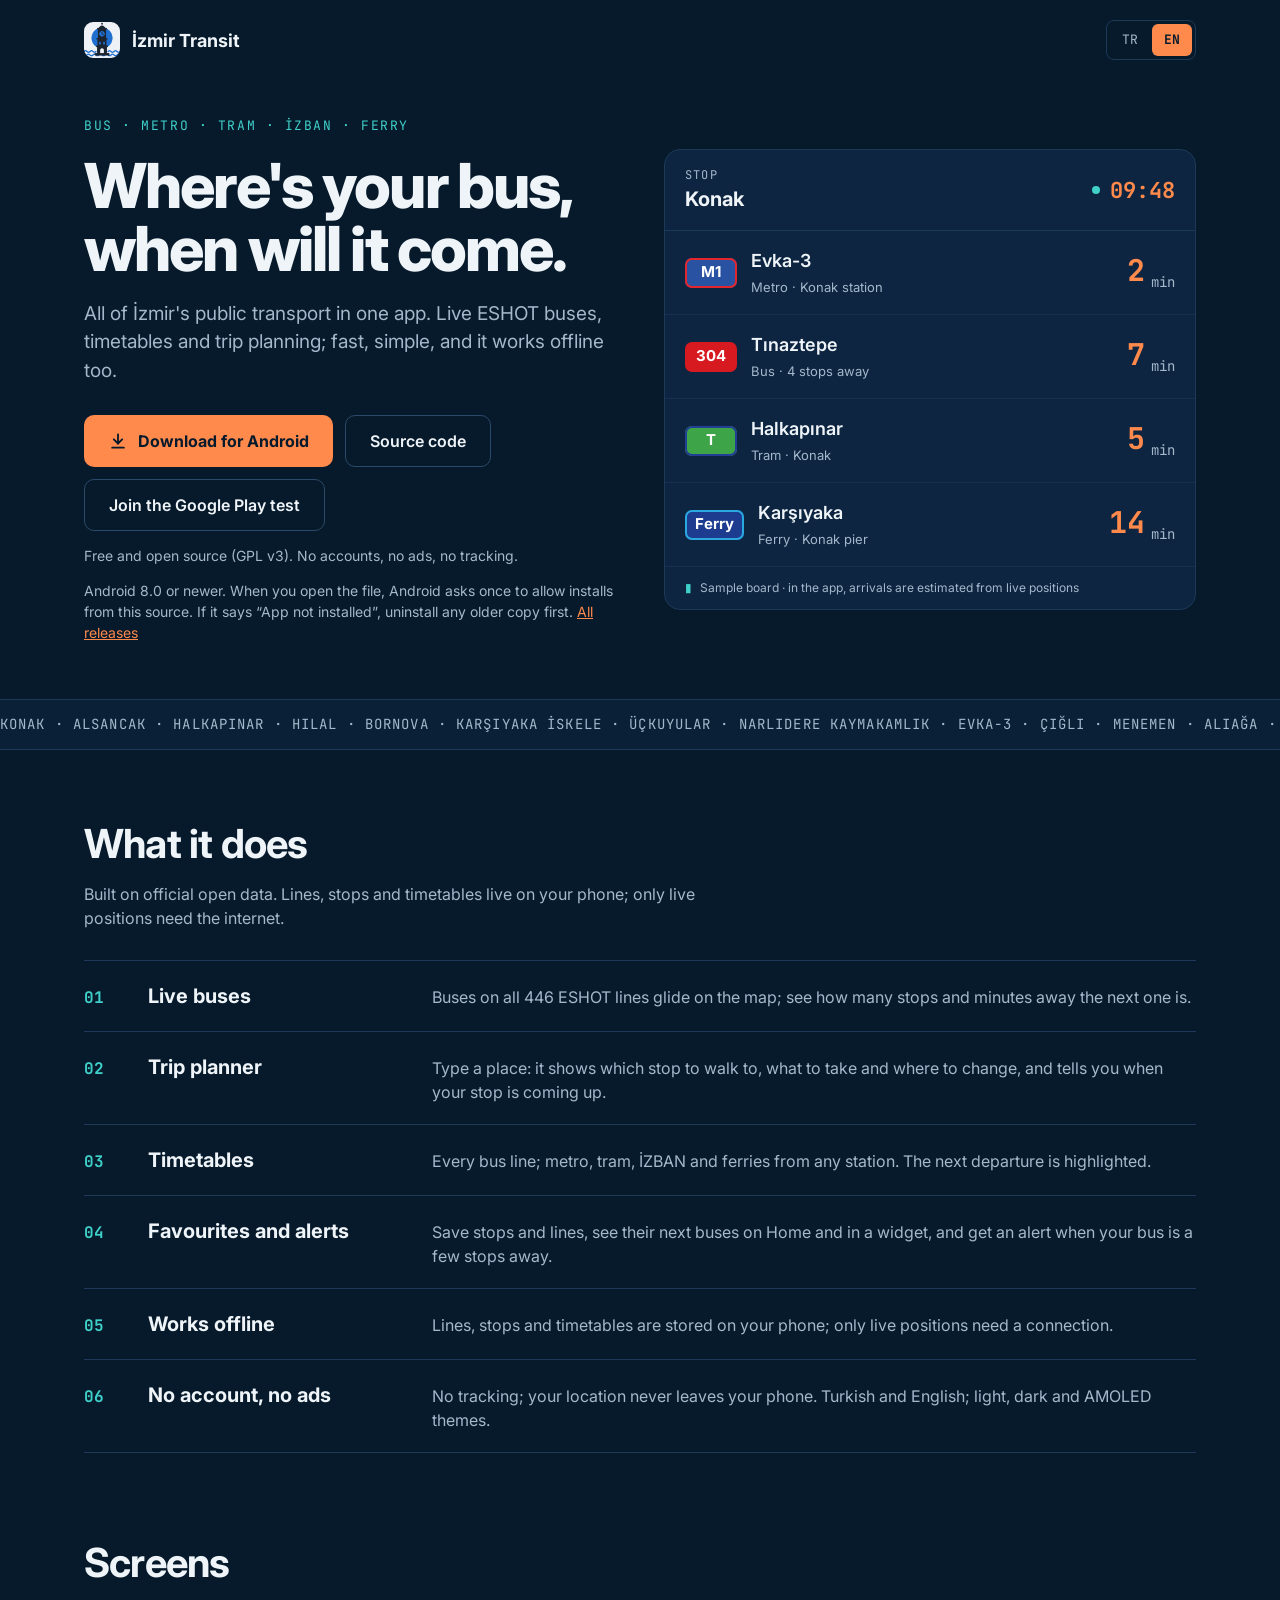
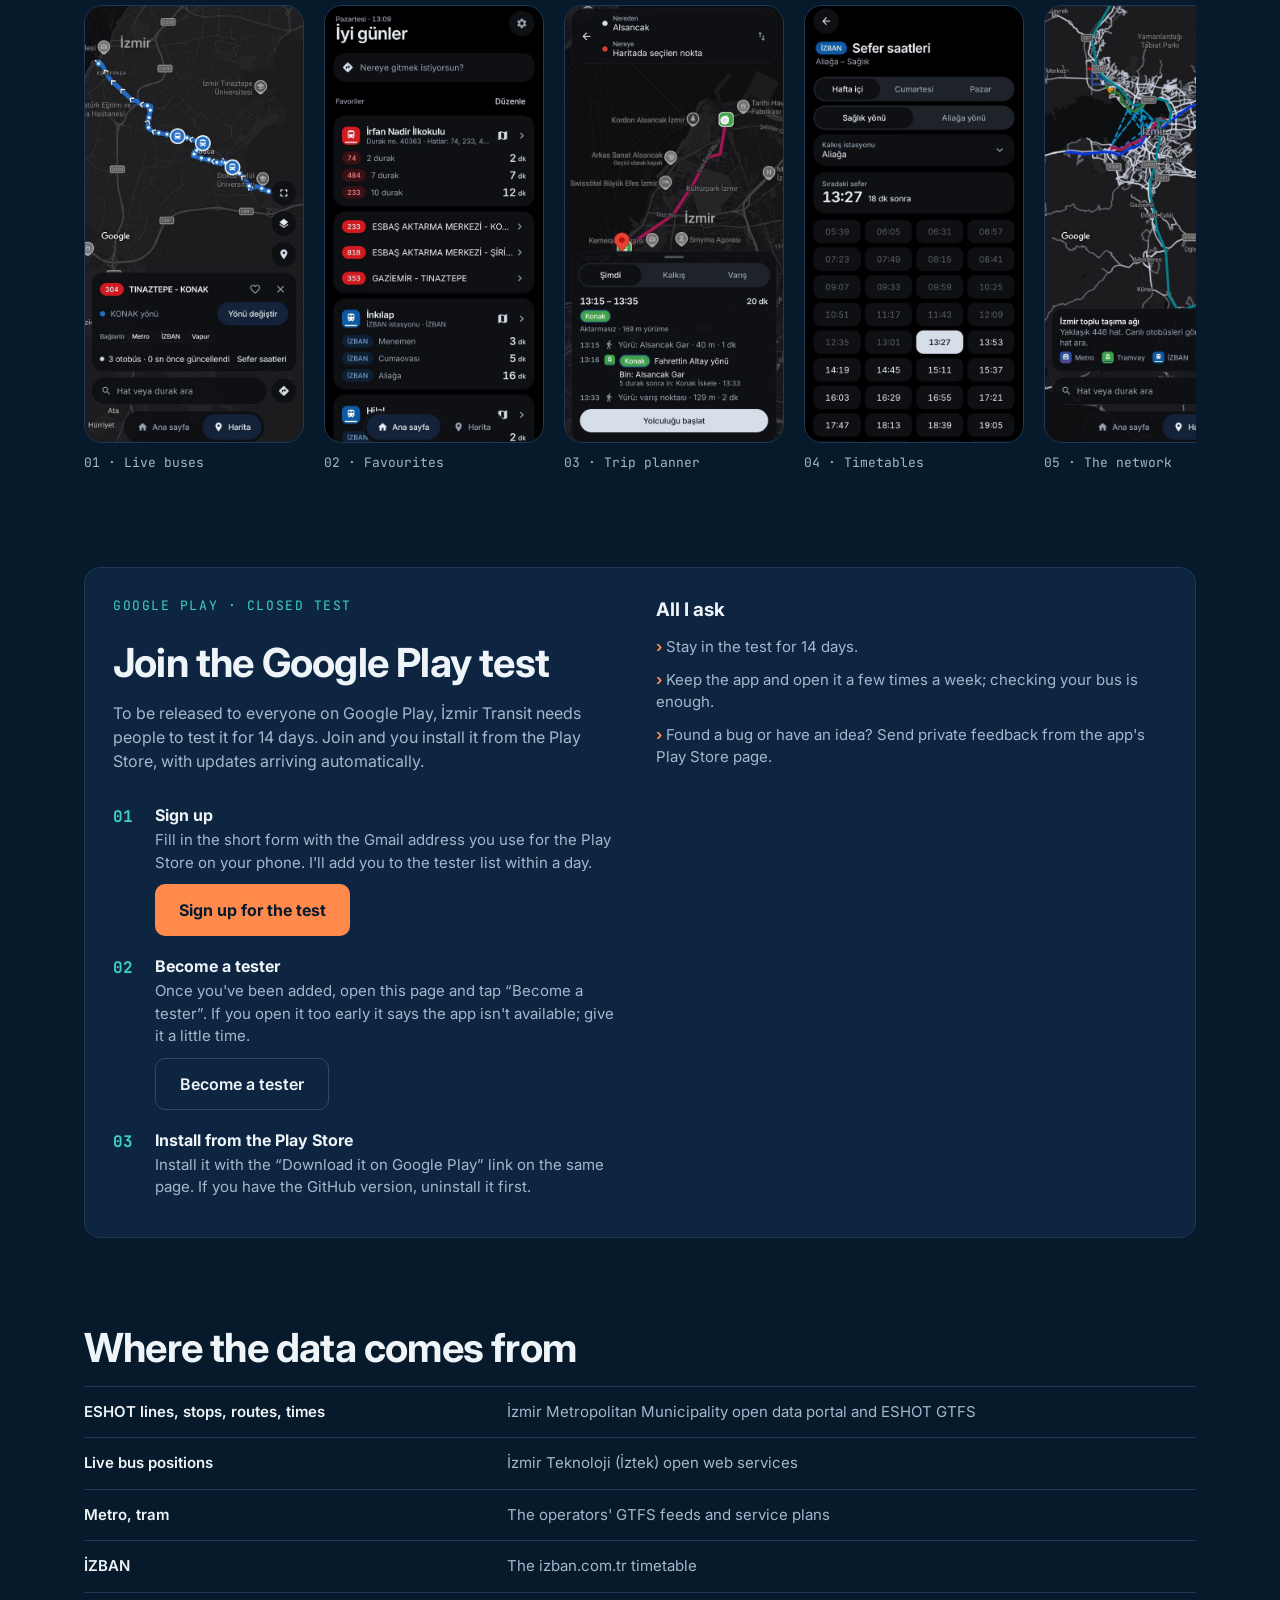
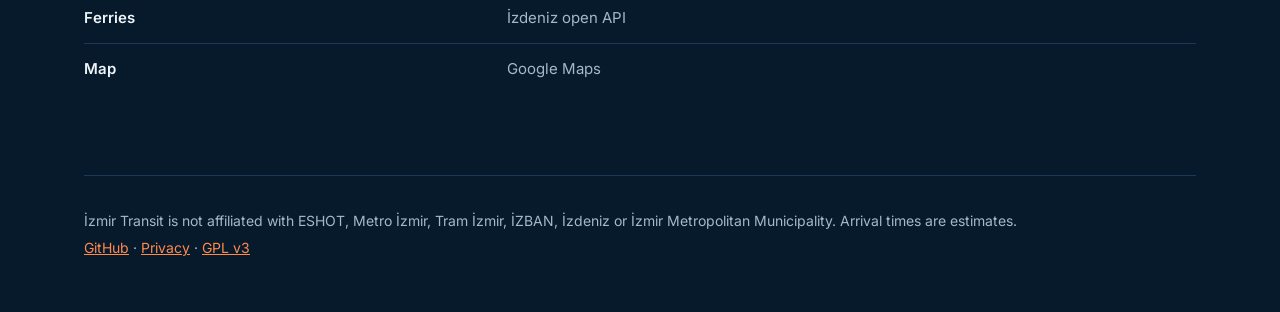
==== commit e24139d3: "Website: open the Google Play test sign-up Shows the testing section and the hero button, with the s" ====
--- a/docs/index.html
+++ b/docs/index.html
@@ -163,8 +163,7 @@
             <span class="tr">Android için indir</span><span class="en">Download for Android</span>
           </a>
           <a class="btn ghost" href="https://github.com/aijeculate/izmir-transit"><span class="tr">Kaynak kodu</span><span class="en">Source code</span></a>
-          <!-- Shown once the tester Google Group exists: remove "hidden" here and on section#test, and set GROUP_URL. -->
-          <a class="btn ghost" href="#test" hidden><span class="tr">Google Play testine katıl</span><span class="en">Join the Google Play test</span></a>
+                    <a class="btn ghost" href="#test"><span class="tr">Google Play testine katıl</span><span class="en">Join the Google Play test</span></a>
         </div>
         <p class="note"><span class="tr">Ücretsiz ve açık kaynak (GPL v3). Hesap, reklam ya da takip yok.</span><span class="en">Free and open source (GPL v3). No accounts, no ads, no tracking.</span></p>
         <p class="note">
@@ -243,22 +242,22 @@
     </div>
   </section>
 
-  <section id="test" hidden>
+  <section id="test">
     <div class="test">
       <div>
         <p class="eyebrow">Google Play · <span class="tr">Kapalı test</span><span class="en">Closed test</span></p>
         <h2><span class="tr">Google Play testine katıl</span><span class="en">Join the Google Play test</span></h2>
         <p class="sub"><span class="tr">İzmir Transit'in Google Play'de herkese açılabilmesi için 14 gün boyunca test eden kullanıcılara ihtiyacı var. Katılırsan uygulamayı Play Store'dan yükler, güncellemeleri de otomatik alırsın.</span><span class="en">To be released to everyone on Google Play, İzmir Transit needs people to test it for 14 days. Join and you install it from the Play Store, with updates arriving automatically.</span></p>
         <ol class="steps">
-          <li><div><strong><span class="tr">Test grubuna katıl</span><span class="en">Join the test group</span></strong><p><span class="tr">Telefonunda kullandığın Google hesabıyla gir ve “Gruba katıl”a dokun.</span><span class="en">Use the Google account on your phone and tap “Join group”.</span></p><a class="btn primary" href="GROUP_URL" rel="noopener"><span class="tr">Gruba katıl</span><span class="en">Join the group</span></a></div></li>
-          <li><div><strong><span class="tr">Test kullanıcısı ol</span><span class="en">Become a tester</span></strong><p><span class="tr">Gruba katıldıktan sonra bu sayfada “Test kullanıcısı ol”a dokun.</span><span class="en">After joining the group, tap “Become a tester” on this page.</span></p><a class="btn ghost" href="https://play.google.com/apps/testing/com.aijec.izmirtransit" rel="noopener"><span class="tr">Test kullanıcısı ol</span><span class="en">Become a tester</span></a></div></li>
+          <li><div><strong><span class="tr">Teste kaydol</span><span class="en">Sign up</span></strong><p><span class="tr">Kısa formu doldur ve telefonundaki Play Store'da kullandığın Gmail adresini yaz. Seni bir gün içinde test listesine eklerim.</span><span class="en">Fill in the short form with the Gmail address you use for the Play Store on your phone. I'll add you to the tester list within a day.</span></p><a class="btn primary" href="https://docs.google.com/forms/d/e/1FAIpQLSdDoYbCG215Cx1SrwAwDTepzp9af2mmE6_KQQXg1nR9t2QDYw/viewform" rel="noopener"><span class="tr">Teste kaydol</span><span class="en">Sign up for the test</span></a></div></li>
+          <li><div><strong><span class="tr">Test kullanıcısı ol</span><span class="en">Become a tester</span></strong><p><span class="tr">Listeye eklendikten sonra bu sayfayı aç ve “Test kullanıcısı ol”a dokun. Eklenmeden önce açarsan “uygulama mevcut değil” yazar; biraz bekle.</span><span class="en">Once you've been added, open this page and tap “Become a tester”. If you open it too early it says the app isn't available; give it a little time.</span></p><a class="btn ghost" href="https://play.google.com/apps/testing/com.aijec.izmirtransit" rel="noopener"><span class="tr">Test kullanıcısı ol</span><span class="en">Become a tester</span></a></div></li>
           <li><div><strong><span class="tr">Play Store'dan yükle</span><span class="en">Install from the Play Store</span></strong><p><span class="tr">Aynı sayfadaki “Google Play'den indir” bağlantısıyla yükle. GitHub sürümü yüklüyse önce onu kaldır.</span><span class="en">Install it with the “Download it on Google Play” link on the same page. If you have the GitHub version, uninstall it first.</span></p></div></li>
         </ol>
       </div>
       <div>
         <h3 style="margin:0 0 12px"><span class="tr">Tek ricam</span><span class="en">All I ask</span></h3>
         <ul class="ask">
-          <li><span class="tr">14 gün boyunca gruptan ve testten çıkma.</span><span class="en">Stay in the group and the test for 14 days.</span></li>
+          <li><span class="tr">14 gün boyunca testten çıkma.</span><span class="en">Stay in the test for 14 days.</span></li>
           <li><span class="tr">Uygulamayı silme, haftada birkaç kez aç; otobüsünü kontrol etmen yeterli.</span><span class="en">Keep the app and open it a few times a week; checking your bus is enough.</span></li>
           <li><span class="tr">Hata ya da öneri olursa Play Store'daki uygulama sayfasından özel geri bildirim gönder.</span><span class="en">Found a bug or have an idea? Send private feedback from the app's Play Store page.</span></li>
         </ul>
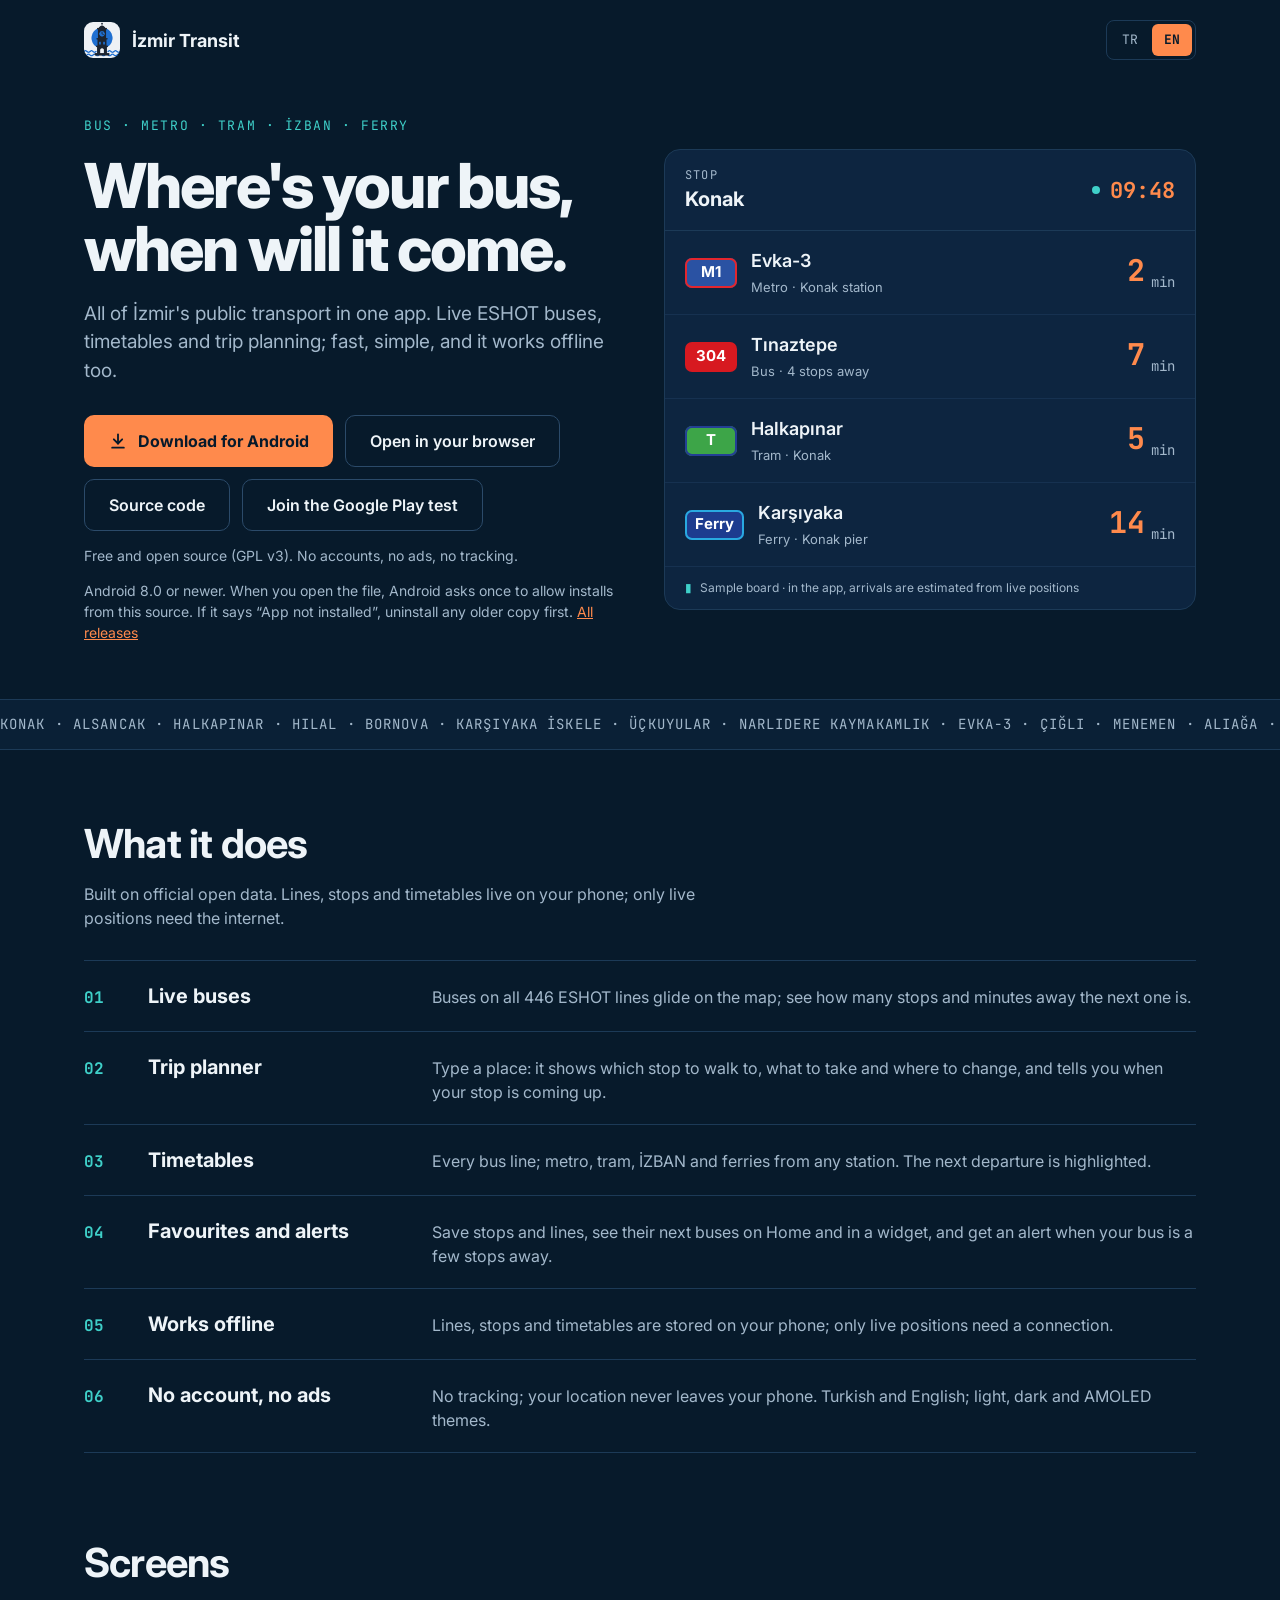
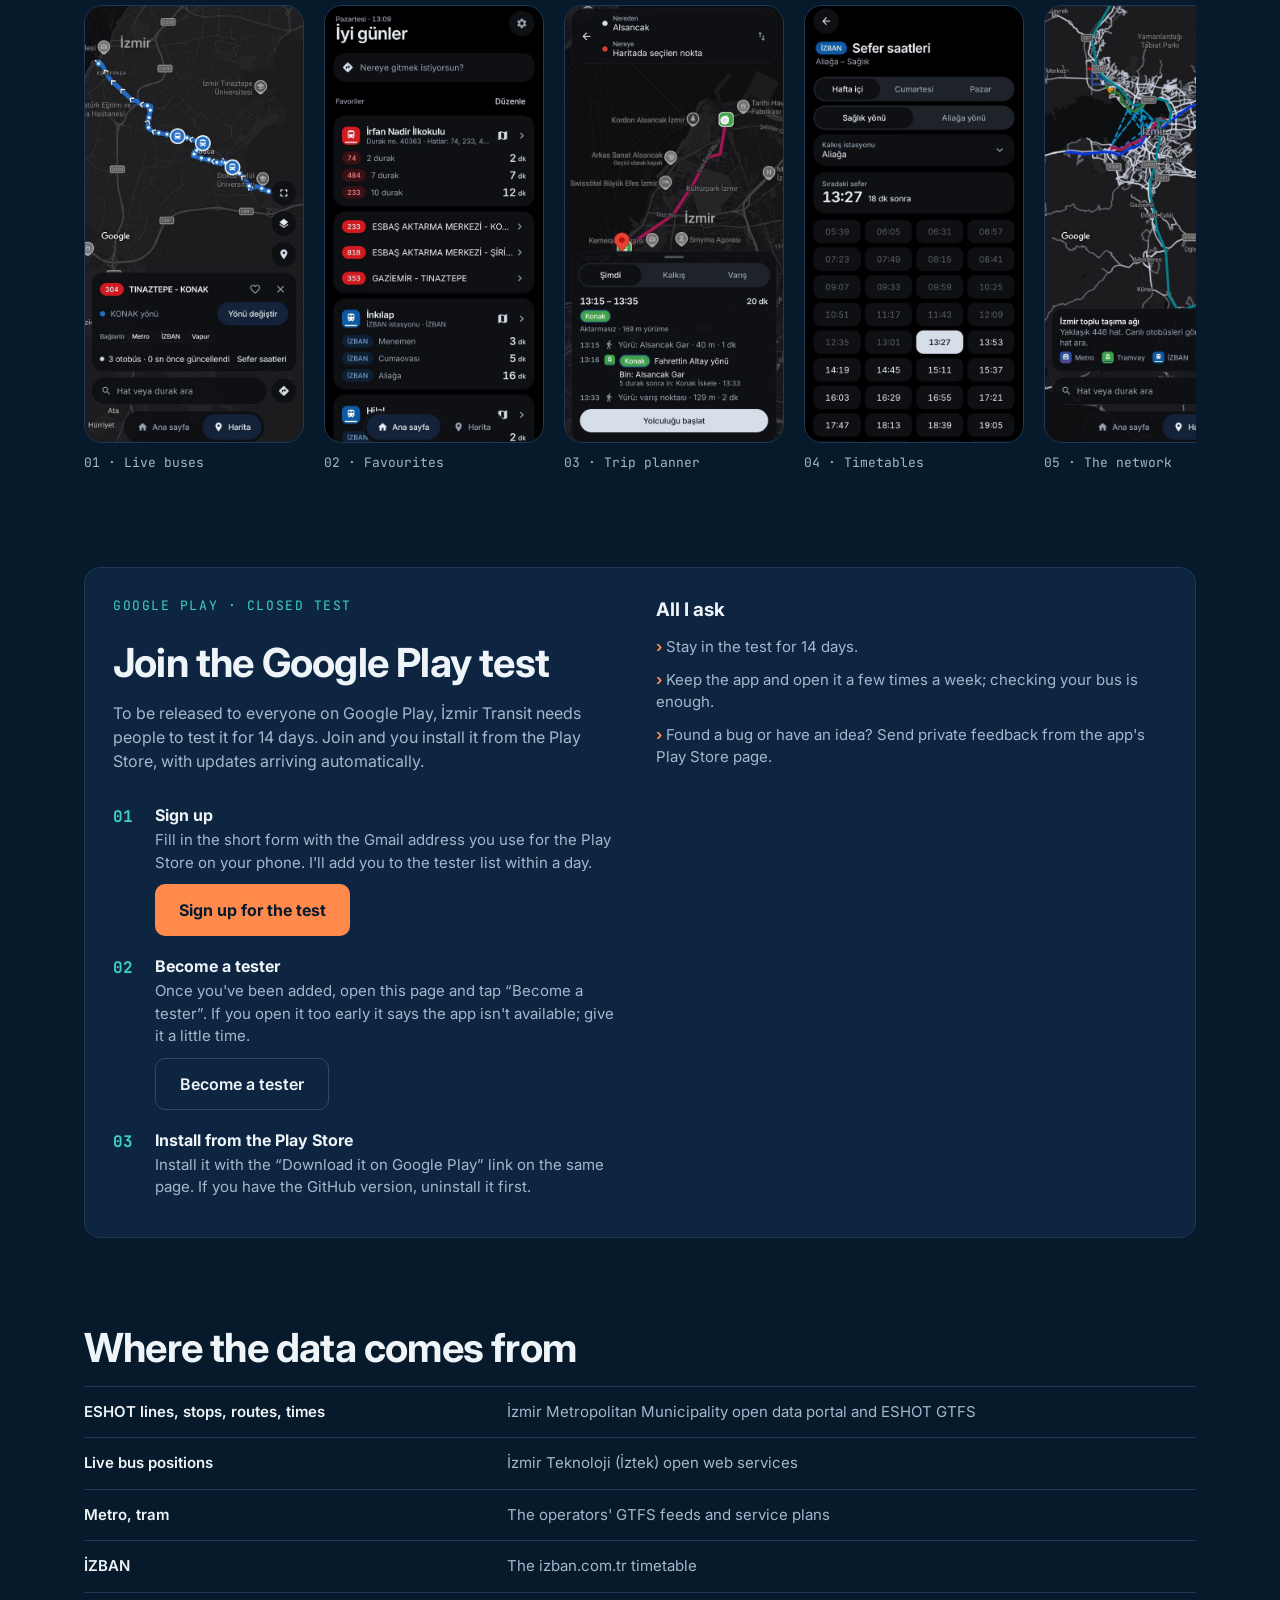
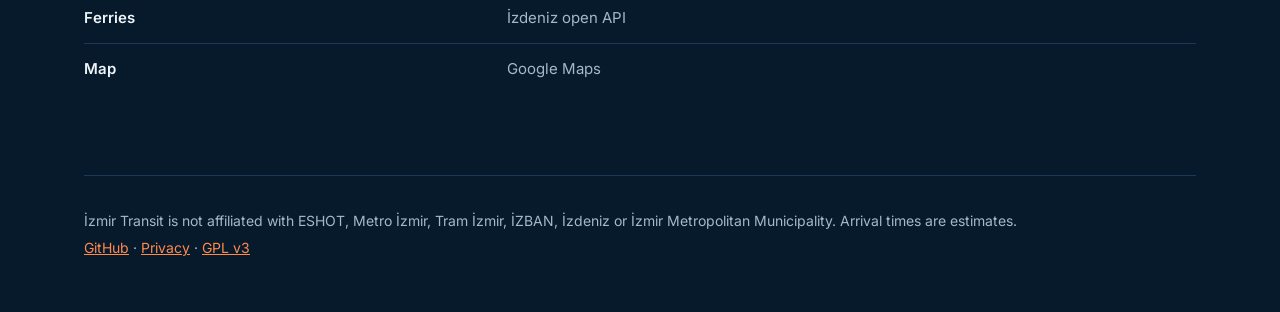
==== commit bb594fba: "Link the web version from the homepage" ====
--- a/docs/index.html
+++ b/docs/index.html
@@ -162,8 +162,9 @@
             <svg width="20" height="20" viewBox="0 0 24 24" fill="none" stroke="currentColor" stroke-width="2.2" stroke-linecap="round" stroke-linejoin="round" aria-hidden="true"><path d="M12 4v11"/><path d="m7 10 5 5 5-5"/><path d="M5 20h14"/></svg>
             <span class="tr">Android için indir</span><span class="en">Download for Android</span>
           </a>
+          <a class="btn ghost" href="app/"><span class="tr">Tarayıcıda aç</span><span class="en">Open in your browser</span></a>
           <a class="btn ghost" href="https://github.com/aijeculate/izmir-transit"><span class="tr">Kaynak kodu</span><span class="en">Source code</span></a>
-                    <a class="btn ghost" href="#test"><span class="tr">Google Play testine katıl</span><span class="en">Join the Google Play test</span></a>
+          <a class="btn ghost" href="#test"><span class="tr">Google Play testine katıl</span><span class="en">Join the Google Play test</span></a>
         </div>
         <p class="note"><span class="tr">Ücretsiz ve açık kaynak (GPL v3). Hesap, reklam ya da takip yok.</span><span class="en">Free and open source (GPL v3). No accounts, no ads, no tracking.</span></p>
         <p class="note">
